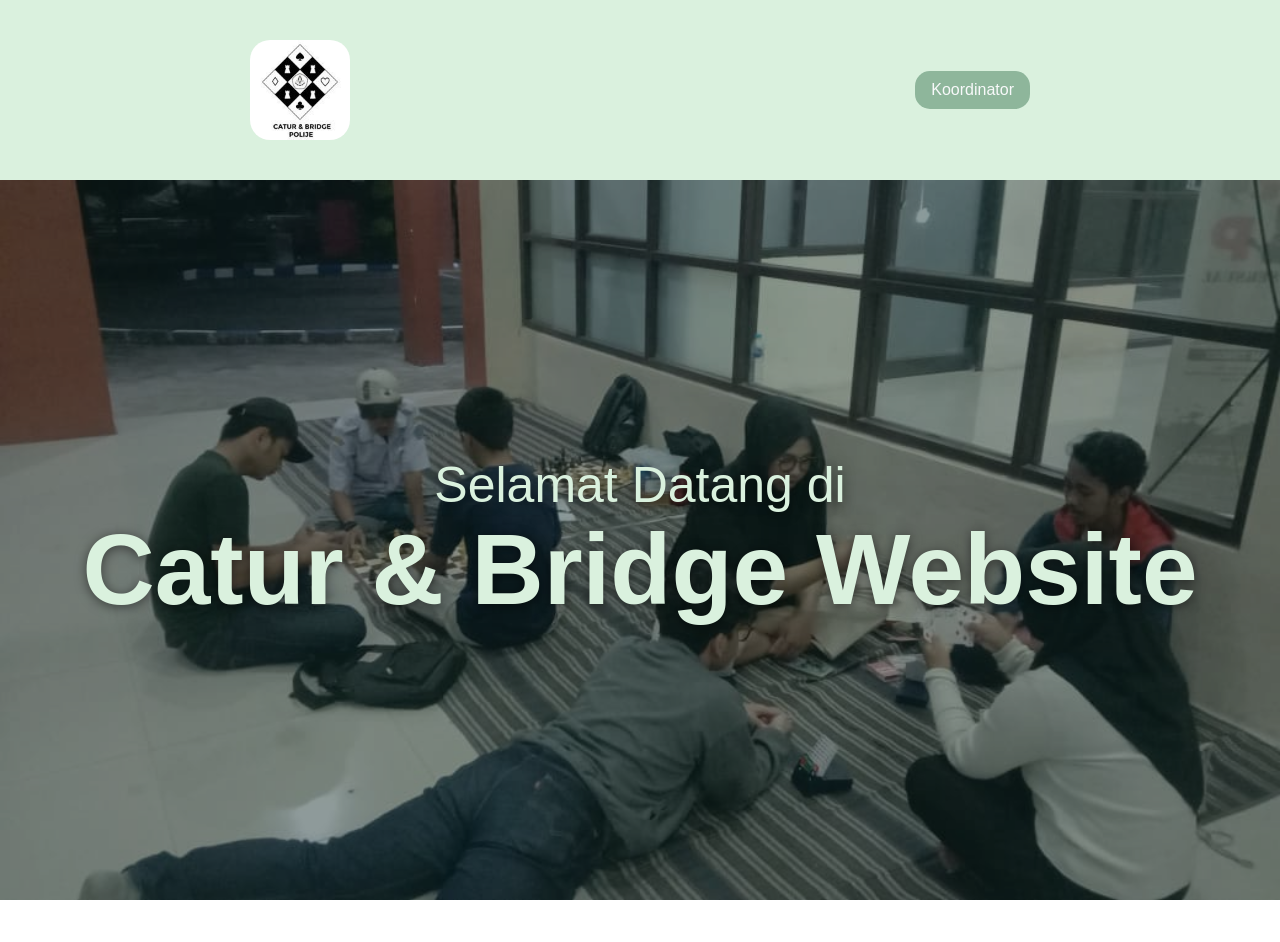
==== index.html @ 813c72de "two commit" ====
<!DOCTYPE html>
<html lang="en">
<head>
    <meta charset="UTF-8">
    <meta name="viewport" content="width=device-width, initial-scale=1.0">
    <title>Document</title>
    <link rel="stylesheet" href="style.css">
</head>
<body>
    <div class="header">
        <div class="logo-header">
            <img src="image/358506518_3581072595463152_8239151013328749141_n.jpg" alt="logo">
        </div>
        <div class="button-nav">
            <a href="koordinator.html">Koordinator</a>
        </div>
    </div>

    <div class="main">
        <div class="background-image">
            <img src="image/WhatsApp Image 2026-09-22 at 20.18.28.jpeg" alt="">
        </div>
        <div class="kata">
            <div class="h2">
                Selamat Datang di
            </div>
            <div class="h1">
                Catur & Bridge Website
            </div>
        </div>
    </div>

    <div class="footer">
        <p>
            2026 Catur&Bridge Website. All Rights Reserved
        </p>
    </div>
</body>
</html>
---- style.css ----
/* ==========================================================================
   Variables
   ========================================================================== */
:root {
    --dark-green: #051f20;
    --heavy-green: #0b2b26;
    --heavy-medium-green: #163832;
    --mild-medium-green: #235347;
    --mild-green: #8eb69b;
    --light-green: #daf1de;

    --light-text: #F8F9FA;
    --black-text: #1A1A1A;

    --header-height: 20vh;
}

/* ==========================================================================
   Reset
   ========================================================================== */
* {
    margin: 0;
    padding: 0;
    box-sizing: border-box;
}

html, body {
    height: 100%;
    width: 100%;
    overflow-x: hidden;
}

body {
    font-family: Arial, Helvetica, sans-serif;
}

/* ==========================================================================
   Header
   ========================================================================== */
.header {
    display: flex;
    flex-direction: row;
    justify-content: space-between;
    align-items: center;
    padding: 20px 250px;
    height: var(--header-height);
    background-color: var(--light-green);
}

.logo-header {
    height: 100px;
    width: 100px;
    border-radius: 20px;
    overflow: hidden; /* fix: without this, the img ignored the rounded corners */
}

.logo-header img {
    height: 100%;
    width: 100%;
    object-fit: cover;
}

.button-nav {
    padding: 10px 16px;
    background-color: var(--mild-green);
    border-radius: 15px;
    transition: background-color 0.3s ease-in;
}

.button-nav a {
    text-decoration: none;
    color: var(--light-text);
}

.button-nav:hover {
    background-color: var(--dark-green);
}

/* ==========================================================================
   Hero / Main
   ========================================================================== */
.main {
    position: relative; /* fix: needed so .kata and .background-image (absolute) anchor here, not to <body> */
    width: 100%;
    height: calc(100vh - var(--header-height));
    overflow: hidden;
    display: flex;
    flex-direction: row;
    justify-content: left;
    align-items: center;
}

.background-image {
    position: absolute;
    top: 0;
    left: 0;
    width: 100%;
    height: 100%;
    z-index: 1;
}

.background-image img {
    display: block; /* fix: removes the stray inline-image gap */
    width: 100%;
    height: 100%;
    object-fit: cover; /* fix: keeps the photo from stretching/distorting and fills edge-to-edge */
    object-position: center;
}

.background-image::after {
    /* dark overlay so the light-green heading text stays readable over any photo */
    content: "";
    position: absolute;
    inset: 0;
    background: rgba(5, 31, 32, 0.45);
}

.kata {
    position: absolute;
    inset: 0;
    z-index: 2;
    display: flex;
    flex-direction: column;
    justify-content: center;
    align-items: center;
    text-align: center;
    padding: 0 24px;
    color: var(--light-green);
    text-shadow: 0 2px 12px rgba(0, 0, 0, 0.5);
}

.h2 {
    /* font-size: clamp(24px, 4vw, 48px); */
    font-size: 50px;
    font-weight: 400;
    transition: 0.3s all ease-in;
}

.h1 {
    /* font-size: clamp(32px, 7vw, 80px); */
    font-size: 100px;
    font-weight: 700;
    line-height: 1.1;
    transition: 0.3s all ease-in;
}

/* ==========================================================================
   Footer
   ========================================================================== */
.footer {
    padding: 12px 5px;
    display: flex;
    justify-content: center;
    align-items: center;
    background-color: var(--light-green);
    color: var(--black-text);
    font-size: 16px;
}

/* ==========================================================================
   Responsive
   ========================================================================== */
@media (max-width: 768px) {
    .header {
        padding: 12px 16px;
    }

    .logo-header {
        height: 60px;
        width: 60px;
    }

    .kata {
        left: 5%;
        right: 5%;
        max-width: none;
    }
}
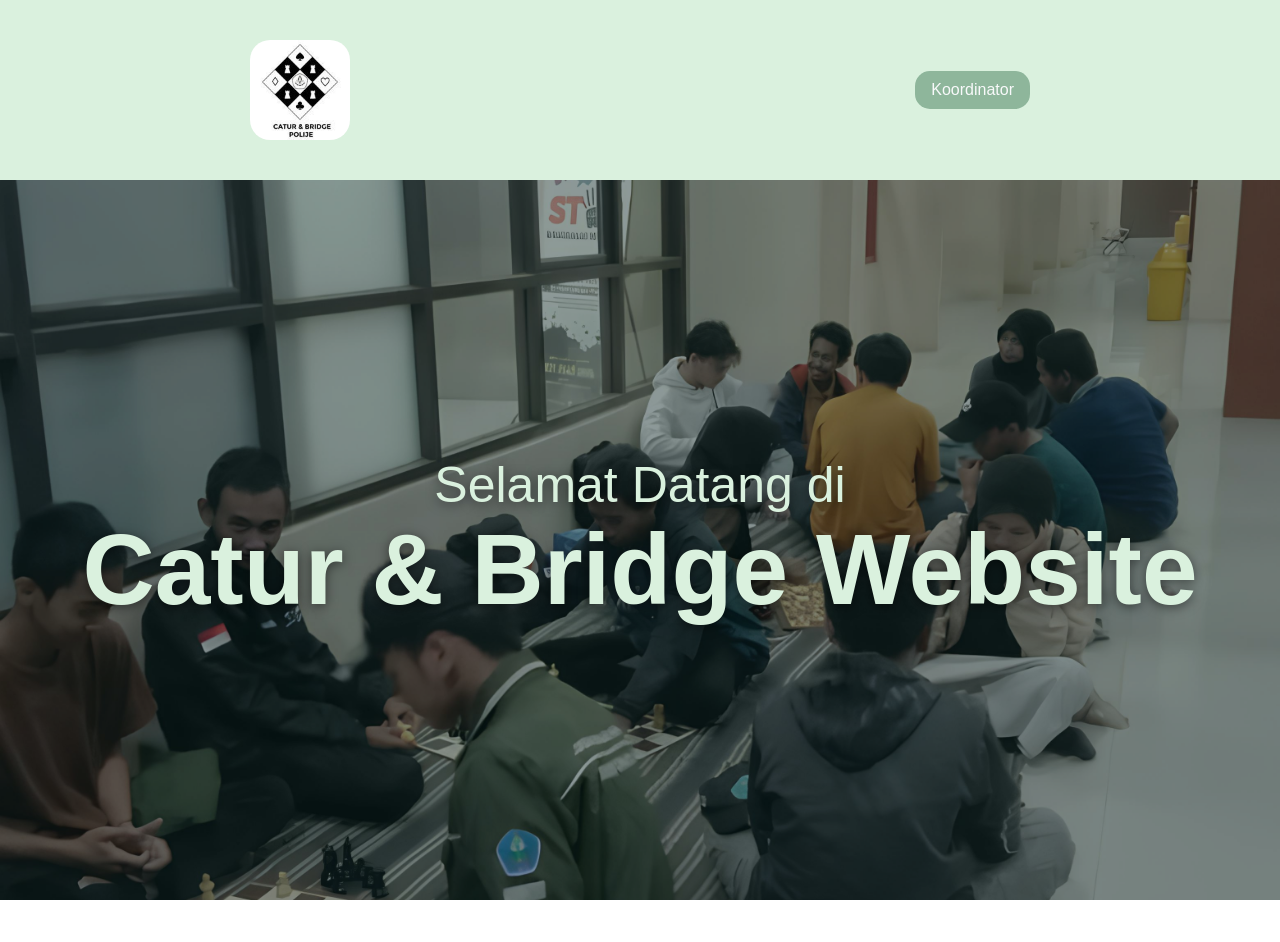
==== commit 88ef0ede: "perbaikan koordinator" ====
--- a/index.html
+++ b/index.html
@@ -18,7 +18,7 @@
 
     <div class="main">
         <div class="background-image">
-            <img src="image/WhatsApp Image 2026-09-22 at 20.18.28.jpeg" alt="">
+            <img src="image/c3928ab4-7fa5-4398-a5b5-e17671c136b8 (1).jpg" alt="">
         </div>
         <div class="kata">
             <div class="h2">
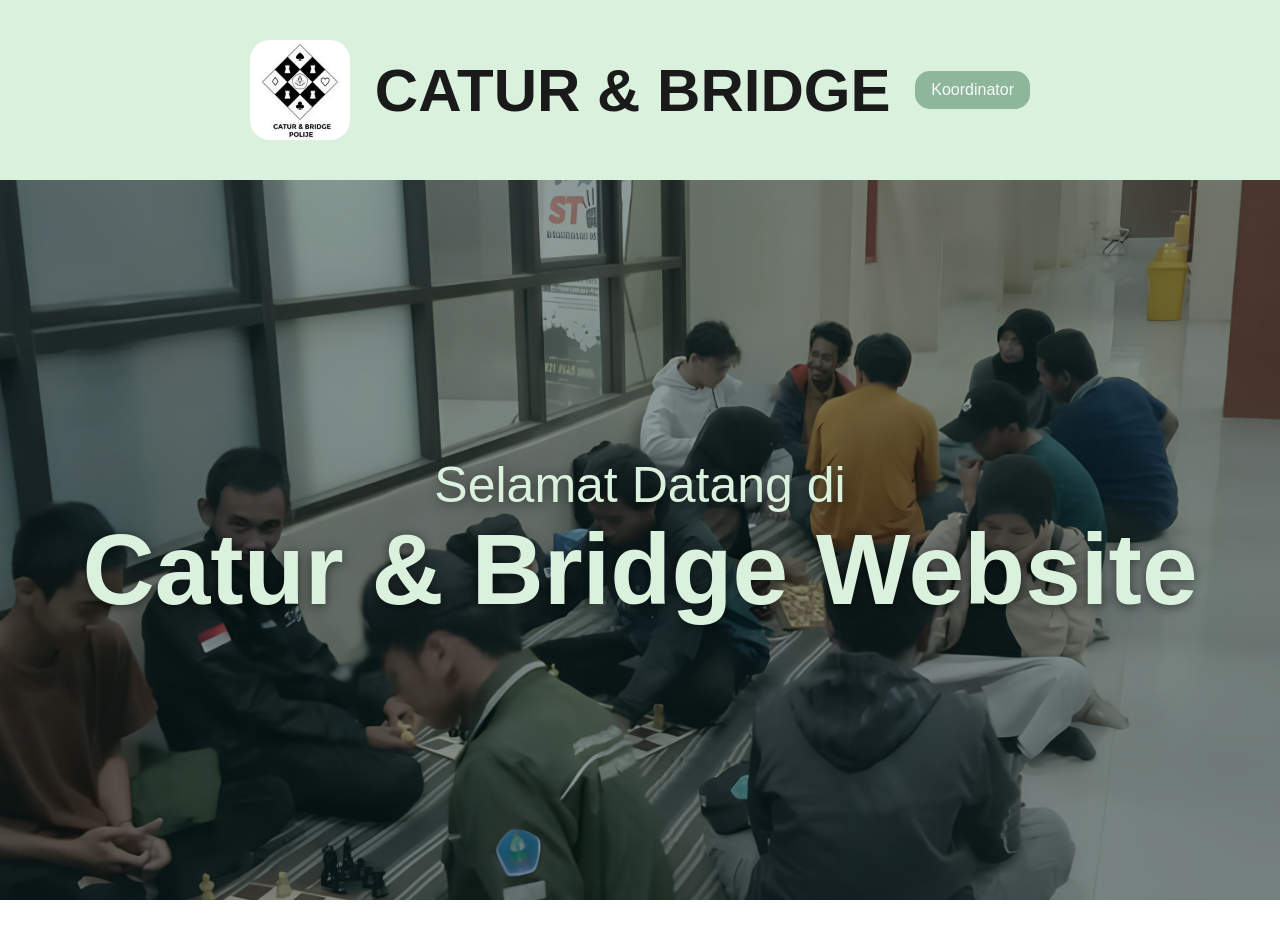
==== commit 4f74a9f7: "perbaikan koordinator dan sedikit animasi" ====
--- a/index.html
+++ b/index.html
@@ -11,9 +11,14 @@
         <div class="logo-header">
             <img src="image/358506518_3581072595463152_8239151013328749141_n.jpg" alt="logo">
         </div>
-        <div class="button-nav">
-            <a href="koordinator.html">Koordinator</a>
+        <div class="judul">
+            <p>
+                CATUR & BRIDGE
+            </p>
         </div>
+        <a href="koordinator.html">
+            <div class="button-nav">Koordinator</div>
+        </a>
     </div>
 
     <div class="main">
--- a/style.css
+++ b/style.css
@@ -47,6 +47,11 @@
     background-color: var(--light-green);
 }
 
+.header a{
+    text-decoration: none;
+    color: var(--light-text);
+}
+
 .logo-header {
     height: 100px;
     width: 100px;
@@ -60,20 +65,33 @@
     object-fit: cover;
 }
 
+.judul{
+    font-size: 60px;
+    color: var(--black-text);
+    font-weight: 700;
+    transition: transform 0.3s ease,
+                box-shadow 0.3s ease;
+}
+
+.judul:hover{
+    transform: translateY(-9px);
+    /* box-shadow: 0 8px 16px rgba(10, 41, 42, 0.5); */
+    color: var(--mild-medium-green);
+}
+
 .button-nav {
     padding: 10px 16px;
     background-color: var(--mild-green);
     border-radius: 15px;
-    transition: background-color 0.3s ease-in;
-}
-
-.button-nav a {
-    text-decoration: none;
-    color: var(--light-text);
+    transition: background-color 0.3s ease,
+                transform 0.3s ease,
+                box-shadow 0.3s ease;
 }
 
 .button-nav:hover {
     background-color: var(--dark-green);
+    transform: translateY(-4px);
+    box-shadow: 0 8px 16px rgba(5, 31, 32, 0.3);
 }
 
 /* ==========================================================================
@@ -88,6 +106,7 @@
     flex-direction: row;
     justify-content: left;
     align-items: center;
+    scroll-behavior: smooth;
 }
 
 .background-image {
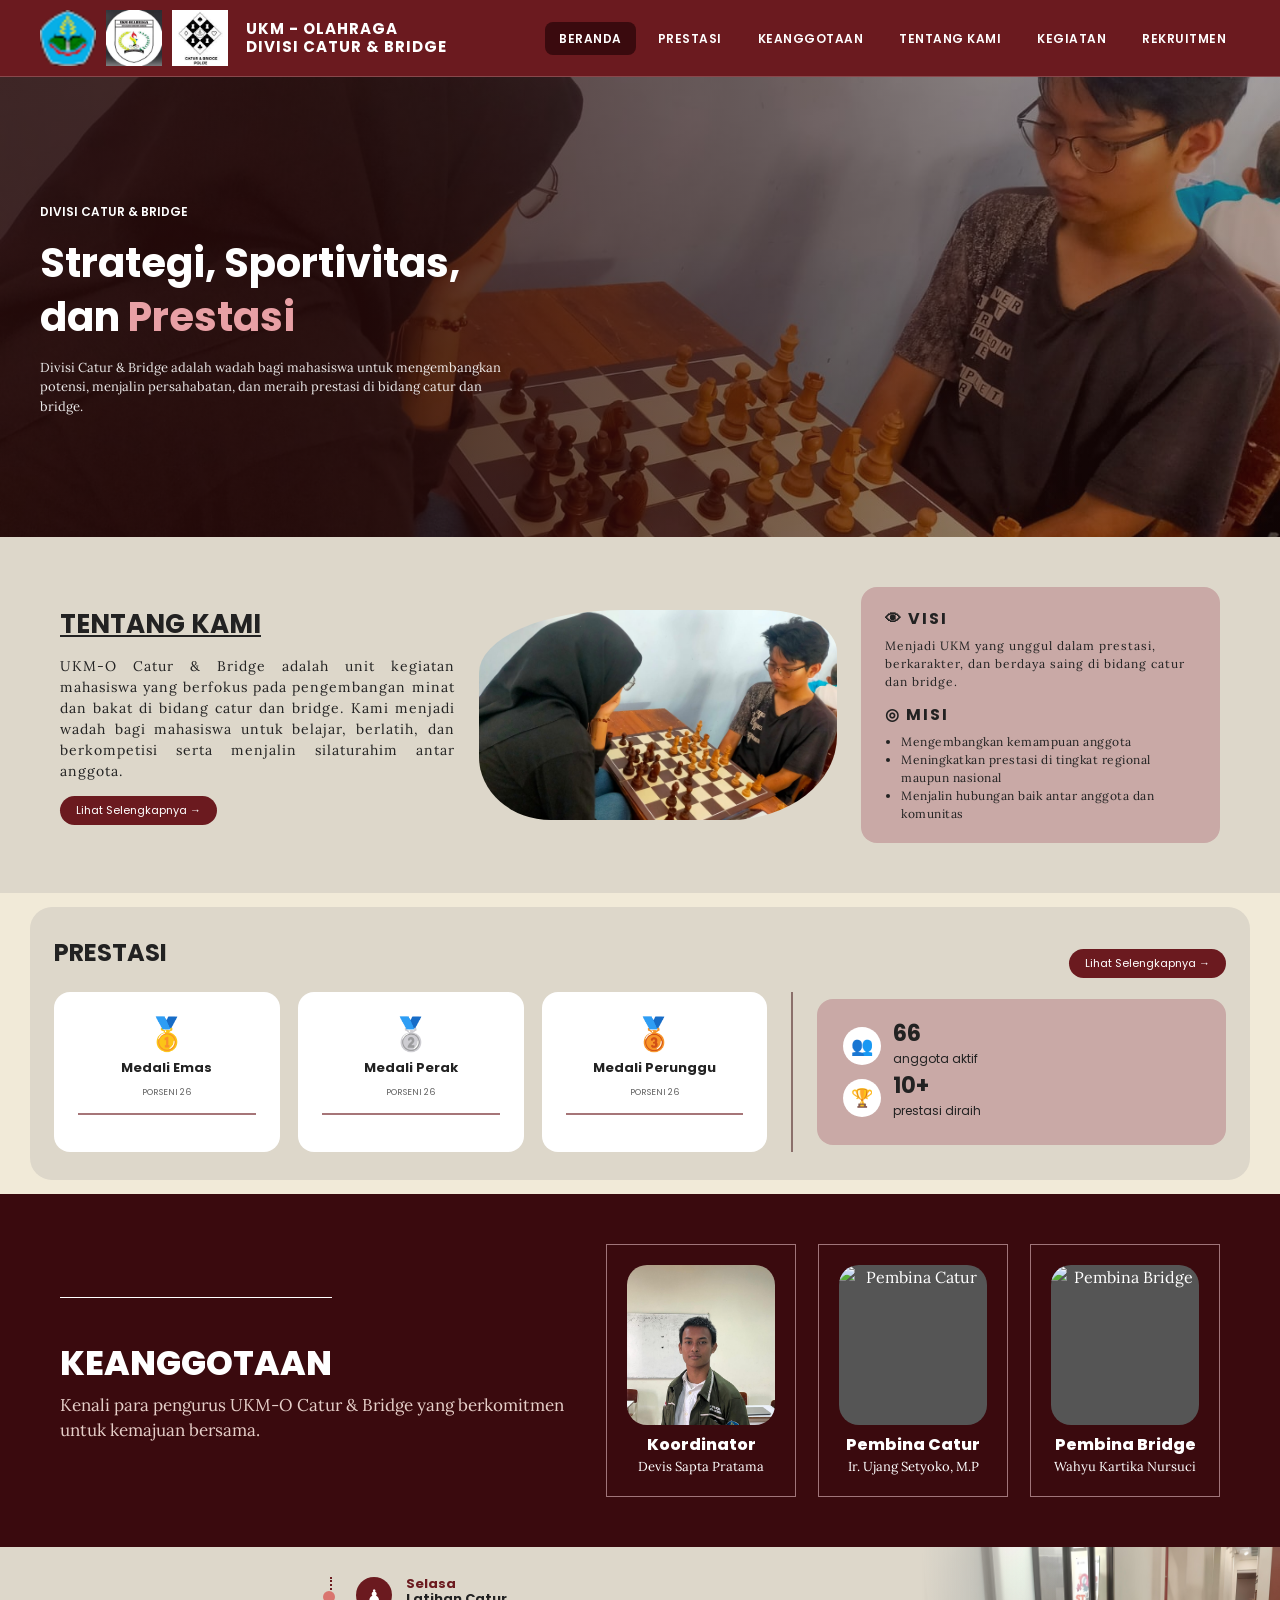
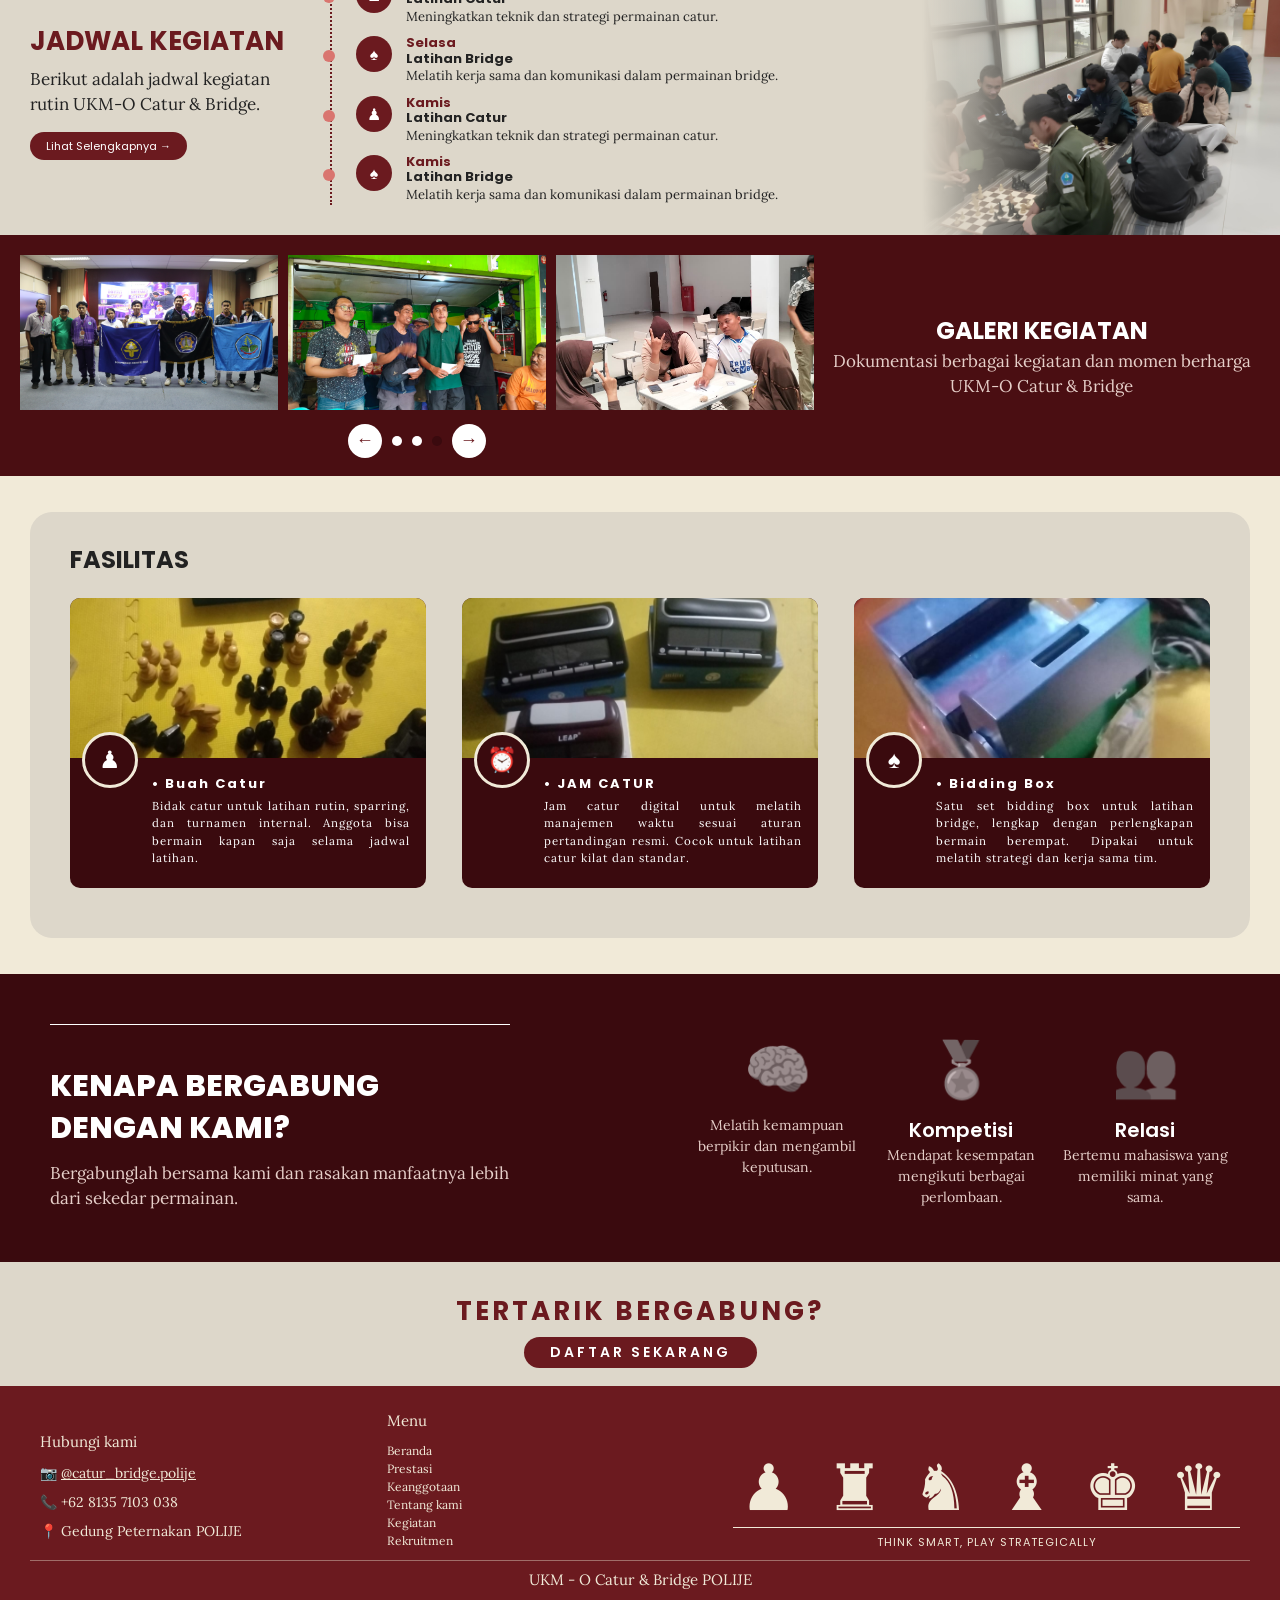
==== commit 8467fc53: "ok" ====
--- a/index.html
+++ b/index.html
@@ -1,44 +1,226 @@
 <!DOCTYPE html>
-<html lang="en">
+<html lang="id">
 <head>
-    <meta charset="UTF-8">
-    <meta name="viewport" content="width=device-width, initial-scale=1.0">
-    <title>Document</title>
-    <link rel="stylesheet" href="style.css">
+  <meta charset="UTF-8">
+  <meta name="viewport" content="width=device-width, initial-scale=1.0">
+  <title>UKM-O Catur & Bridge | Politeknik Negeri Jember</title>
+  <link rel="preconnect" href="https://fonts.googleapis.com">
+  <link href="https://fonts.googleapis.com/css2?family=Poppins:wght@400;500;600;700;800&family=Lora:wght@400;500&display=swap" rel="stylesheet">
+  <link rel="stylesheet" href="style.css">
 </head>
 <body>
-    <div class="header">
-        <div class="logo-header">
-            <img src="image/358506518_3581072595463152_8239151013328749141_n.jpg" alt="logo">
+
+  <!-- NAVBAR -->
+  <header class="navbar">
+    <div class="brand">
+      <img src="image/POLIJE.png" alt="Logo Polije" class="logo">
+      <img src="image/UKMO.jpg" alt="Logo UKM" class="logo">
+      <img src="image/CB.jpg" alt="logo C&B" class="logo">
+      <span class="brand-text">UKM - OLAHRAGA<br>DIVISI CATUR &amp; BRIDGE</span>
+    </div>
+    <nav>
+      <ul>
+        <li><a href="#beranda" class="active">Beranda</a></li>
+        <li><a href="#prestasi">Prestasi</a></li>
+        <li><a href="#keanggotaan">Keanggotaan</a></li>
+        <li><a href="#tentang">Tentang Kami</a></li>
+        <li><a href="#kegiatan">Kegiatan</a></li>
+        <li><a href="#rekrutmen">Rekruitmen</a></li>
+      </ul>
+    </nav>
+  </header>
+
+  <!-- HERO -->
+  <section class="hero" id="beranda">
+    <div class="hero-content">
+      <span class="tag">DIVISI CATUR &amp; BRIDGE</span>
+      <h1>Strategi, Sportivitas,<br>dan <span class="accent">Prestasi</span></h1>
+      <p>Divisi Catur &amp; Bridge adalah wadah bagi mahasiswa untuk mengembangkan potensi, menjalin persahabatan, dan meraih prestasi di bidang catur dan bridge.</p>
+    </div>
+  </section>
+
+  <!-- TENTANG KAMI -->
+  <section class="tentang" id="tentang">
+    <div class="tentang-text">
+      <h2 class="underline">TENTANG KAMI</h2>
+      <p>UKM-O Catur &amp; Bridge adalah unit kegiatan mahasiswa yang berfokus pada pengembangan minat dan bakat di bidang catur dan bridge. Kami menjadi wadah bagi mahasiswa untuk belajar, berlatih, dan berkompetisi serta menjalin silaturahim antar anggota.</p>
+      <a href="#" class="btn-small">Lihat Selengkapnya &rarr;</a>
+    </div>
+    <div class="tentang-img">
+      <img src="image/roy.jpeg" alt="Anggota bermain catur">
+    </div>
+    <div class="visi-misi">
+      <h3>👁 VISI</h3>
+      <p>Menjadi UKM yang unggul dalam prestasi, berkarakter, dan berdaya saing di bidang catur dan bridge.</p>
+      <h3>◎ MISI</h3>
+      <ul>
+        <li>Mengembangkan kemampuan anggota</li>
+        <li>Meningkatkan prestasi di tingkat regional maupun nasional</li>
+        <li>Menjalin hubungan baik antar anggota dan komunitas</li>
+      </ul>
+    </div>
+  </section>
+
+  <!-- PRESTASI -->
+  <section class="prestasi-wrap" id="prestasi">
+    <div class="prestasi">
+      <div class="prestasi-head">
+        <h2>PRESTASI</h2>
+        <a href="#" class="btn-small">Lihat Selengkapnya &rarr;</a>
+      </div>
+      <div class="prestasi-body">
+        <div class="medals">
+          <div class="medal-card"><div class="medal">🥇</div><strong>Medali Emas</strong><small>PORSENI 26</small><div class="line"></div></div>
+          <div class="medal-card"><div class="medal">🥈</div><strong>Medali Perak</strong><small>PORSENI 26</small><div class="line"></div></div>
+          <div class="medal-card"><div class="medal">🥉</div><strong>Medali Perunggu</strong><small>PORSENI 26</small><div class="line"></div></div>
         </div>
-        <div class="judul">
-            <p>
-                CATUR & BRIDGE
-            </p>
+        <div class="divider"></div>
+        <div class="stats">
+          <div class="stat"><span class="stat-icon">👥</span><div><b>66</b><small>anggota aktif</small></div></div>
+          <div class="stat"><span class="stat-icon">🏆</span><div><b>10+</b><small>prestasi diraih</small></div></div>
         </div>
-        <a href="koordinator.html">
-            <div class="button-nav">Koordinator</div>
-        </a>
-    </div>
-
-    <div class="main">
-        <div class="background-image">
-            <img src="image/c3928ab4-7fa5-4398-a5b5-e17671c136b8 (1).jpg" alt="">
-        </div>
-        <div class="kata">
-            <div class="h2">
-                Selamat Datang di
-            </div>
-            <div class="h1">
-                Catur & Bridge Website
-            </div>
-        </div>
-    </div>
-
-    <div class="footer">
-        <p>
-            2026 Catur&Bridge Website. All Rights Reserved
-        </p>
-    </div>
+      </div>
+    </div>
+  </section>
+
+  <!-- KEANGGOTAAN -->
+  <section class="anggota" id="keanggotaan">
+    <div class="anggota-title">
+      <h2>KEANGGOTAAN</h2>
+      <p>Kenali para pengurus UKM-O Catur &amp; Bridge yang berkomitmen untuk kemajuan bersama.</p>
+    </div>
+    <div class="anggota-list">
+      <div class="person">
+        <img src="image/Koordinasi/Koordinator/devissaptapratama.jpg" alt="Koordinator">
+        <h4>Koordinator</h4>
+        <p>Devis Sapta Pratama</p>
+      </div>
+      <div class="person">
+        <img src="images/pembina-catur.jpg" alt="Pembina Catur">
+        <h4>Pembina Catur</h4>
+        <p>Ir. Ujang Setyoko, M.P</p>
+      </div>
+      <div class="person">
+        <img src="images/pembina-bridge.jpg" alt="Pembina Bridge">
+        <h4>Pembina Bridge</h4>
+        <p>Wahyu Kartika Nursuci</p>
+      </div>
+    </div>
+  </section>
+
+  <!-- JADWAL -->
+  <section class="jadwal" id="kegiatan">
+    <div class="jadwal-title">
+      <h2>JADWAL KEGIATAN</h2>
+      <p>Berikut adalah jadwal kegiatan rutin UKM-O Catur &amp; Bridge.</p>
+      <a href="#" class="btn-small">Lihat Selengkapnya &rarr;</a>
+    </div>
+    <ul class="timeline">
+      <li><span class="icon">♟</span><div><b>Selasa</b><strong>Latihan Catur</strong><p>Meningkatkan teknik dan strategi permainan catur.</p></div></li>
+      <li><span class="icon">♠</span><div><b>Selasa</b><strong>Latihan Bridge</strong><p>Melatih kerja sama dan komunikasi dalam permainan bridge.</p></div></li>
+      <li><span class="icon">♟</span><div><b>Kamis</b><strong>Latihan Catur</strong><p>Meningkatkan teknik dan strategi permainan catur.</p></div></li>
+      <li><span class="icon">♠</span><div><b>Kamis</b><strong>Latihan Bridge</strong><p>Melatih kerja sama dan komunikasi dalam permainan bridge.</p></div></li>
+    </ul>
+    <div class="jadwal-img"></div>
+  </section>
+
+  <!-- GALERI -->
+  <section class="galeri">
+    <div class="galeri-slider">
+      <div class="slides">
+        <img src="image/Lomba/Catur/IMG_7475.JPG" alt="Kegiatan 1">
+        <img src="image/khansacup.jpeg" alt="Kegiatan 2">
+        <img src="image/bridge1.jpeg" alt="Kegiatan 3">
+      </div>
+      <div class="controls">
+        <button aria-label="Sebelumnya">&larr;</button>
+        <span class="dot"></span><span class="dot"></span><span class="dot off"></span>
+        <button aria-label="Berikutnya">&rarr;</button>
+      </div>
+    </div>
+    <div class="galeri-text">
+      <h2>GALERI KEGIATAN</h2>
+      <p>Dokumentasi berbagai kegiatan dan momen berharga UKM-O Catur &amp; Bridge</p>
+    </div>
+  </section>
+
+  <!-- FASILITAS -->
+  <section class="fasilitas-wrap">
+    <div class="fasilitas">
+      <h2>FASILITAS</h2>
+      <div class="fasilitas-grid">
+        <article class="fcard">
+          <img src="image/buahcatur.jpeg" alt="buah catur">
+          <div class="fbody">
+            <span class="ficon">♟</span>
+            <h4>• Buah Catur</h4>
+            <p>Bidak catur untuk latihan rutin, sparring, dan turnamen internal. Anggota bisa bermain kapan saja selama jadwal latihan.</p>
+          </div>
+        </article>
+        <article class="fcard">
+          <img src="image/jamcatur.jpeg" alt="Jam catur">
+          <div class="fbody">
+            <span class="ficon">⏰</span>
+            <h4>• JAM CATUR</h4>
+            <p>Jam catur digital untuk melatih manajemen waktu sesuai aturan pertandingan resmi. Cocok untuk latihan catur kilat dan standar.</p>
+          </div>
+        </article>
+        <article class="fcard">
+          <img src="image/biddingbox.jpeg" alt="Kartu bridge">
+          <div class="fbody">
+            <span class="ficon">♠</span>
+            <h4>• Bidding Box</h4>
+            <p>Satu set bidding box untuk latihan bridge, lengkap dengan perlengkapan bermain berempat. Dipakai untuk melatih strategi dan kerja sama tim.</p>
+          </div>
+        </article>
+      </div>
+    </div>
+  </section>
+
+  <!-- KENAPA BERGABUNG -->
+  <section class="kenapa">
+    <div class="kenapa-title">
+      <h2>KENAPA BERGABUNG<br>DENGAN KAMI?</h2>
+      <p>Bergabunglah bersama kami dan rasakan manfaatnya lebih dari sekedar permainan.</p>
+    </div>
+    <div class="kenapa-list">
+      <div><span>🧠</span><p>Melatih kemampuan berpikir dan mengambil keputusan.</p></div>
+      <div><span>🏅</span><h4>Kompetisi</h4><p>Mendapat kesempatan mengikuti berbagai perlombaan.</p></div>
+      <div><span>👥</span><h4>Relasi</h4><p>Bertemu mahasiswa yang memiliki minat yang sama.</p></div>
+    </div>
+  </section>
+
+  <!-- CTA -->
+  <section class="cta" id="rekrutmen">
+    <h2>TERTARIK BERGABUNG?</h2>
+    <a href="#" class="btn-cta">DAFTAR SEKARANG</a>
+  </section>
+
+  <!-- FOOTER -->
+  <footer>
+    <div class="footer-grid">
+      <div class="contact">
+        <h4>Hubungi kami</h4>
+        <p>📷 <a href="#">@catur_bridge.polije</a></p>
+        <p>📞 +62 8135 7103 038</p>
+        <p>📍 Gedung Peternakan POLIJE</p>
+      </div>
+      <div class="menu">
+        <h4>Menu</h4>
+        <a href="#beranda">Beranda</a>
+        <a href="#prestasi">Prestasi</a>
+        <a href="#keanggotaan">Keanggotaan</a>
+        <a href="#tentang">Tentang kami</a>
+        <a href="#kegiatan">Kegiatan</a>
+        <a href="#rekrutmen">Rekruitmen</a>
+      </div>
+      <div class="chess-art">
+        <div class="pieces">♟ ♜ ♞ ♝ ♚ ♛</div>
+        <small>THINK SMART, PLAY STRATEGICALLY</small>
+      </div>
+    </div>
+    <div class="copyright">UKM - O Catur &amp; Bridge POLIJE</div>
+  </footer>
+
 </body>
 </html>
--- a/style.css
+++ b/style.css
@@ -1,197 +1,181 @@
-/* ==========================================================================
-   Variables
-   ========================================================================== */
 :root {
-    --dark-green: #051f20;
-    --heavy-green: #0b2b26;
-    --heavy-medium-green: #163832;
-    --mild-medium-green: #235347;
-    --mild-green: #8eb69b;
-    --light-green: #daf1de;
-
-    --light-text: #F8F9FA;
-    --black-text: #1A1A1A;
-
-    --header-height: 20vh;
+  --maroon: #6b1a1f;
+  --maroon-dark: #3a0a0e;
+  --maroon-deep: #4a0e12;
+  --beige: #ddd7ca;
+  --pink: #c9a9a6;
+  --cream: #f1ead8;
+  --gold: #e0b45a;
 }
 
-/* ==========================================================================
-   Reset
-   ========================================================================== */
-* {
-    margin: 0;
-    padding: 0;
-    box-sizing: border-box;
+* { margin: 0; padding: 0; box-sizing: border-box; }
+html { scroll-behavior: smooth; }
+body { font-family: 'Lora', serif; color: #222; background: #fff; line-height: 1.5; }
+img { max-width: 100%; display: block; }
+a { text-decoration: none; color: inherit; }
+ul { list-style: none; }
+h1, h2, h3, h4, .btn-small, .btn-cta, nav { font-family: 'Poppins', sans-serif; }
+
+/* NAVBAR */
+.navbar {
+  position: sticky; top: 0; z-index: 10;
+  display: flex; align-items: center; justify-content: space-between;
+  padding: 10px 40px; background: var(--maroon); color: #fff;
+  border-bottom: 1px solid rgba(255,255,255,.2);
+}
+.brand { display: flex; align-items: center; gap: 10px; }
+.logo { height: 56px; width: auto; }
+.brand-text { font-family: 'Poppins', sans-serif; font-weight: 700; font-size: 15px; line-height: 1.2; letter-spacing: 1px; margin-left: 8px; }
+nav ul { display: flex; gap: 8px; }
+nav a { font-size: 12px; font-weight: 600; text-transform: uppercase; padding: 8px 14px; border-radius: 8px; letter-spacing: .5px; }
+nav a.active, nav a:hover { background: var(--maroon-dark); }
+
+/* HERO */
+.hero {
+  min-height: 460px; display: flex; align-items: center; padding: 40px;
+  background: linear-gradient(90deg, rgba(40,10,10,.85) 20%, rgba(40,10,10,.35)),
+              url('image/roy.jpeg') center/cover no-repeat, #2a1210;
+  color: #fff;
+}
+.hero-content { max-width: 480px; }
+.tag { font-family: 'Poppins', sans-serif; font-size: 12px; font-weight: 600; }
+.hero h1 { font-size: 40px; line-height: 1.35; margin: 14px 0; }
+.accent { color: #e8a0a5; }
+.hero p { font-size: 13px; opacity: .9; }
+
+/* BUTTONS */
+.btn-small {
+  display: inline-block; background: var(--maroon); color: #fff;
+  font-size: 11px; padding: 6px 16px; border-radius: 20px; margin-top: 14px;
+}
+.btn-small:hover { background: var(--maroon-dark); }
+
+/* TENTANG */
+.tentang {
+  display: grid; grid-template-columns: 1.1fr 1fr 1fr; gap: 24px; align-items: center;
+  background: var(--beige); padding: 50px 60px;
+}
+.tentang h2 { font-size: 26px; font-weight: 700; margin-bottom: 12px; text-decoration: underline; }
+.tentang-text p { text-align: justify; letter-spacing: 1px; font-size: 14px; }
+.tentang-img img { border-radius: 40% 20% 30% 20% / 30% 20% 40% 30%; width: 100%; height: 210px; object-fit: cover; }
+.visi-misi { background: var(--pink); padding: 20px 24px; border-radius: 16px; font-size: 12px; }
+.visi-misi h3 { font-size: 16px; letter-spacing: 2px; margin-bottom: 6px; }
+.visi-misi p { margin-bottom: 12px; letter-spacing: 1px; }
+.visi-misi ul { list-style: disc; padding-left: 16px; letter-spacing: .5px; }
+
+/* PRESTASI */
+.prestasi-wrap { background: var(--cream); padding: 14px 30px; }
+.prestasi { background: var(--beige); border-radius: 22px; padding: 28px 24px; }
+.prestasi-head { display: flex; justify-content: space-between; align-items: flex-start; margin-bottom: 14px; }
+.prestasi-head h2 { font-size: 24px; font-weight: 700; }
+.prestasi-body { display: flex; align-items: center; gap: 24px; }
+.medals { display: flex; gap: 18px; flex: 2; }
+.medal-card { flex: 1; background: #fff; border-radius: 16px; padding: 18px 10px 20px; text-align: center; min-height: 160px; }
+.medal { font-size: 32px; }
+.medal-card strong { display: block; font-family: 'Poppins', sans-serif; font-size: 13px; }
+.medal-card small { font-size: 9px; color: #666; font-family: 'Poppins', sans-serif; }
+.medal-card .line { height: 2px; background: var(--maroon); margin: 12px 14px 0; opacity: .6; }
+.divider { width: 2px; align-self: stretch; background: var(--maroon-dark); opacity: .5; }
+.stats { flex: 1; background: var(--pink); border-radius: 16px; padding: 18px 26px; }
+.stat { display: flex; align-items: center; gap: 12px; margin: 6px 0; }
+.stat-icon { background: #fff; border-radius: 50%; width: 38px; height: 38px; display: grid; place-items: center; font-size: 18px; }
+.stat b { font-family: 'Poppins', sans-serif; font-size: 22px; display: block; line-height: 1; }
+.stat small { font-size: 12px; font-family: 'Poppins', sans-serif; }
+
+/* KEANGGOTAAN */
+.anggota { display: flex; align-items: center; justify-content: space-between; gap: 30px; background: var(--maroon-dark); color: #fff; padding: 50px 60px; }
+.anggota-title { flex: 1; }
+.anggota-title h2 { font-size: 34px; font-weight: 800; border-top: 1px solid #fff; padding-top: 40px; display: inline-block; }
+.anggota-title p { color: #e6cfc9; font-size: 17px; margin-top: 4px; }
+.anggota-list { display: flex; gap: 22px; }
+.person { border: 1px solid #a0757a; padding: 20px; text-align: center; width: 190px; }
+.person img { width: 100%; height: 160px; object-fit: cover; margin-bottom: 8px; background: #555; border-radius: 20px;}
+.person h4 { font-size: 16px; font-weight: 800; }
+.person p { font-size: 13px; }
+
+/* JADWAL */
+.jadwal { position: relative; display: flex; align-items: center; gap: 40px; background: var(--beige); padding: 30px 30px; overflow: hidden; min-height: 280px; }
+.jadwal-title { width: 260px; }
+.jadwal-title h2 { font-size: 26px; font-weight: 700; color: var(--maroon); }
+.jadwal-title p { font-size: 17px; margin-top: 6px; }
+.timeline { position: relative; z-index: 2; border-left: 2px dotted var(--maroon); padding-left: 24px; display: flex; flex-direction: column; gap: 10px; }
+.timeline li { display: flex; gap: 14px; align-items: flex-start; position: relative; }
+.timeline li::before { content: ''; position: absolute; left: -33px; top: 14px; width: 12px; height: 12px; background: #d9756f; border-radius: 50%; }
+.icon { background: var(--maroon); color: #fff; width: 36px; height: 36px; border-radius: 50%; display: grid; place-items: center; flex-shrink: 0; }
+.timeline b { color: var(--maroon); font-family: 'Poppins', sans-serif; font-size: 13px; display: block; line-height: 1.1; }
+.timeline strong { font-family: 'Poppins', sans-serif; font-size: 13px; display: block; line-height: 1.2; }
+.timeline p { font-size: 13px; }
+.jadwal-img {
+  position: absolute; right: 0; top: 0; bottom: 0; width: 28%;
+  background: linear-gradient(90deg, var(--beige), transparent 40%), url('image/latihan1.jpg') center/cover no-repeat;
 }
 
-html, body {
-    height: 100%;
-    width: 100%;
-    overflow-x: hidden;
-}
+/* GALERI */
+.galeri { display: flex; align-items: center; background: var(--maroon-deep); color: #fff; padding: 20px 20px 18px; gap: 10px; }
+.galeri-slider { flex: 2; }
+.slides { display: flex; gap: 10px; }
+.slides img { flex: 1; height: 155px; object-fit: cover; background: #555; min-width: 0; }
+.controls { display: flex; align-items: center; justify-content: center; gap: 10px; margin-top: 14px; }
+.controls button { width: 34px; height: 34px; border-radius: 50%; border: 0; background: #fff; color: var(--maroon); font-size: 18px; cursor: pointer; }
+.dot { width: 10px; height: 10px; border-radius: 50%; background: #fff; }
+.dot.off { background: #3a0a0e; }
+.galeri-text { flex: 1.1; text-align: center; }
+.galeri-text h2 { font-size: 24px; font-weight: 700; }
+.galeri-text p { font-size: 17px; color: #e6cfc9; }
 
-body {
-    font-family: Arial, Helvetica, sans-serif;
-}
+/* FASILITAS */
+.fasilitas-wrap { background: var(--cream); padding: 36px 30px; }
+.fasilitas { background: var(--beige); border-radius: 22px; padding: 30px 40px 50px; }
+.fasilitas h2 { font-size: 24px; font-weight: 700; margin-bottom: 20px; }
+.fasilitas-grid { display: grid; grid-template-columns: repeat(3, 1fr); gap: 36px; }
+.fcard { background: var(--maroon-dark); color: #fff; border-radius: 10px; overflow: hidden; }
+.fcard img { width: 100%; height: 160px; object-fit: cover; background: #666; }
+.fbody { position: relative; padding: 16px 16px 20px 82px; min-height: 130px; }
+.ficon { position: absolute; left: 12px; top: -26px; width: 56px; height: 56px; border-radius: 50%; background: var(--maroon-dark); border: 3px solid var(--cream); display: grid; place-items: center; font-size: 24px; }
+.fbody h4 { font-size: 13px; letter-spacing: 2px; margin-bottom: 4px; }
+.fbody p { font-size: 11.5px; letter-spacing: 1px; text-align: justify; }
 
-/* ==========================================================================
-   Header
-   ========================================================================== */
-.header {
-    display: flex;
-    flex-direction: row;
-    justify-content: space-between;
-    align-items: center;
-    padding: 20px 250px;
-    height: var(--header-height);
-    background-color: var(--light-green);
-}
+/* KENAPA */
+.kenapa { display: flex; align-items: center; justify-content: space-between; gap: 30px; background: var(--maroon-dark); color: #fff; padding: 50px 50px; }
+.kenapa-title { flex: 1; border-top: 1px solid #fff; padding-top: 40px; max-width: 460px; }
+.kenapa-title h2 { font-size: 30px; font-weight: 800; line-height: 1.4; }
+.kenapa-title p { color: #e6cfc9; font-size: 17px; margin-top: 12px; }
+.kenapa-list { display: flex; gap: 14px; text-align: center; flex: 1.3; justify-content: flex-end; }
+.kenapa-list > div { flex: 1; max-width: 170px; }
+.kenapa-list span { font-size: 54px; display: block; margin-bottom: 6px; filter: grayscale(1) opacity(.7); }
+.kenapa-list h4 { font-size: 20px; font-weight: 600; }
+.kenapa-list p { font-size: 14px; color: #e6cfc9; }
 
-.header a{
-    text-decoration: none;
-    color: var(--light-text);
-}
+/* CTA */
+.cta { text-align: center; background: var(--beige); padding: 30px 20px 18px; }
+.cta h2 { font-size: 26px; font-weight: 700; letter-spacing: 3px; color: var(--maroon); }
+.btn-cta { display: inline-block; margin-top: 6px; background: var(--maroon); color: #fff; padding: 5px 26px; border-radius: 20px; font-weight: 600; letter-spacing: 3px; font-size: 14px; }
+.btn-cta:hover { background: var(--maroon-dark); }
 
-.logo-header {
-    height: 100px;
-    width: 100px;
-    border-radius: 20px;
-    overflow: hidden; /* fix: without this, the img ignored the rounded corners */
-}
+/* FOOTER */
+footer { background: var(--maroon); color: var(--cream); padding-top: 24px; }
+.footer-grid { display: grid; grid-template-columns: 1fr 1fr 1.6fr; gap: 30px; padding: 0 40px 10px; align-items: end; }
+.contact h4, .menu h4 { font-weight: 400; font-size: 15px; margin-bottom: 10px; font-family: 'Lora', serif; }
+.contact p { font-size: 14px; margin: 8px 0; }
+.contact a { text-decoration: underline; }
+.menu a { display: block; font-size: 12px; }
+.chess-art { text-align: center; }
+.pieces { font-size: 64px; color: var(--cream); letter-spacing: 6px; line-height: 1; }
+.chess-art small { display: block; font-family: 'Poppins', sans-serif; font-size: 11px; border-top: 1px solid var(--cream); padding-top: 6px; margin-top: 8px; letter-spacing: 1px; }
+.copyright { text-align: center; padding: 8px; font-size: 15px; border-top: 1px solid rgba(241,234,216,.4); margin: 0 30px; }
 
-.logo-header img {
-    height: 100%;
-    width: 100%;
-    object-fit: cover;
-}
-
-.judul{
-    font-size: 60px;
-    color: var(--black-text);
-    font-weight: 700;
-    transition: transform 0.3s ease,
-                box-shadow 0.3s ease;
-}
-
-.judul:hover{
-    transform: translateY(-9px);
-    /* box-shadow: 0 8px 16px rgba(10, 41, 42, 0.5); */
-    color: var(--mild-medium-green);
-}
-
-.button-nav {
-    padding: 10px 16px;
-    background-color: var(--mild-green);
-    border-radius: 15px;
-    transition: background-color 0.3s ease,
-                transform 0.3s ease,
-                box-shadow 0.3s ease;
-}
-
-.button-nav:hover {
-    background-color: var(--dark-green);
-    transform: translateY(-4px);
-    box-shadow: 0 8px 16px rgba(5, 31, 32, 0.3);
-}
-
-/* ==========================================================================
-   Hero / Main
-   ========================================================================== */
-.main {
-    position: relative; /* fix: needed so .kata and .background-image (absolute) anchor here, not to <body> */
-    width: 100%;
-    height: calc(100vh - var(--header-height));
-    overflow: hidden;
-    display: flex;
-    flex-direction: row;
-    justify-content: left;
-    align-items: center;
-    scroll-behavior: smooth;
-}
-
-.background-image {
-    position: absolute;
-    top: 0;
-    left: 0;
-    width: 100%;
-    height: 100%;
-    z-index: 1;
-}
-
-.background-image img {
-    display: block; /* fix: removes the stray inline-image gap */
-    width: 100%;
-    height: 100%;
-    object-fit: cover; /* fix: keeps the photo from stretching/distorting and fills edge-to-edge */
-    object-position: center;
-}
-
-.background-image::after {
-    /* dark overlay so the light-green heading text stays readable over any photo */
-    content: "";
-    position: absolute;
-    inset: 0;
-    background: rgba(5, 31, 32, 0.45);
-}
-
-.kata {
-    position: absolute;
-    inset: 0;
-    z-index: 2;
-    display: flex;
-    flex-direction: column;
-    justify-content: center;
-    align-items: center;
-    text-align: center;
-    padding: 0 24px;
-    color: var(--light-green);
-    text-shadow: 0 2px 12px rgba(0, 0, 0, 0.5);
-}
-
-.h2 {
-    /* font-size: clamp(24px, 4vw, 48px); */
-    font-size: 50px;
-    font-weight: 400;
-    transition: 0.3s all ease-in;
-}
-
-.h1 {
-    /* font-size: clamp(32px, 7vw, 80px); */
-    font-size: 100px;
-    font-weight: 700;
-    line-height: 1.1;
-    transition: 0.3s all ease-in;
-}
-
-/* ==========================================================================
-   Footer
-   ========================================================================== */
-.footer {
-    padding: 12px 5px;
-    display: flex;
-    justify-content: center;
-    align-items: center;
-    background-color: var(--light-green);
-    color: var(--black-text);
-    font-size: 16px;
-}
-
-/* ==========================================================================
-   Responsive
-   ========================================================================== */
-@media (max-width: 768px) {
-    .header {
-        padding: 12px 16px;
-    }
-
-    .logo-header {
-        height: 60px;
-        width: 60px;
-    }
-
-    .kata {
-        left: 5%;
-        right: 5%;
-        max-width: none;
-    }
+/* RESPONSIVE */
+@media (max-width: 1000px) {
+  .navbar { flex-direction: column; gap: 8px; padding: 10px 16px; }
+  nav ul { flex-wrap: wrap; justify-content: center; }
+  .tentang, .anggota, .kenapa, .jadwal, .galeri, .footer-grid { grid-template-columns: 1fr; flex-direction: column; }
+  .tentang, .anggota, .kenapa { padding: 36px 24px; }
+  .anggota-list, .kenapa-list { flex-wrap: wrap; justify-content: center; }
+  .prestasi-body { flex-direction: column; }
+  .medals { width: 100%; }
+  .divider { display: none; }
+  .fasilitas-grid { grid-template-columns: 1fr; }
+  .jadwal-img { display: none; }
+  .jadwal-title { width: auto; }
+  .hero h1 { font-size: 30px; }
 }
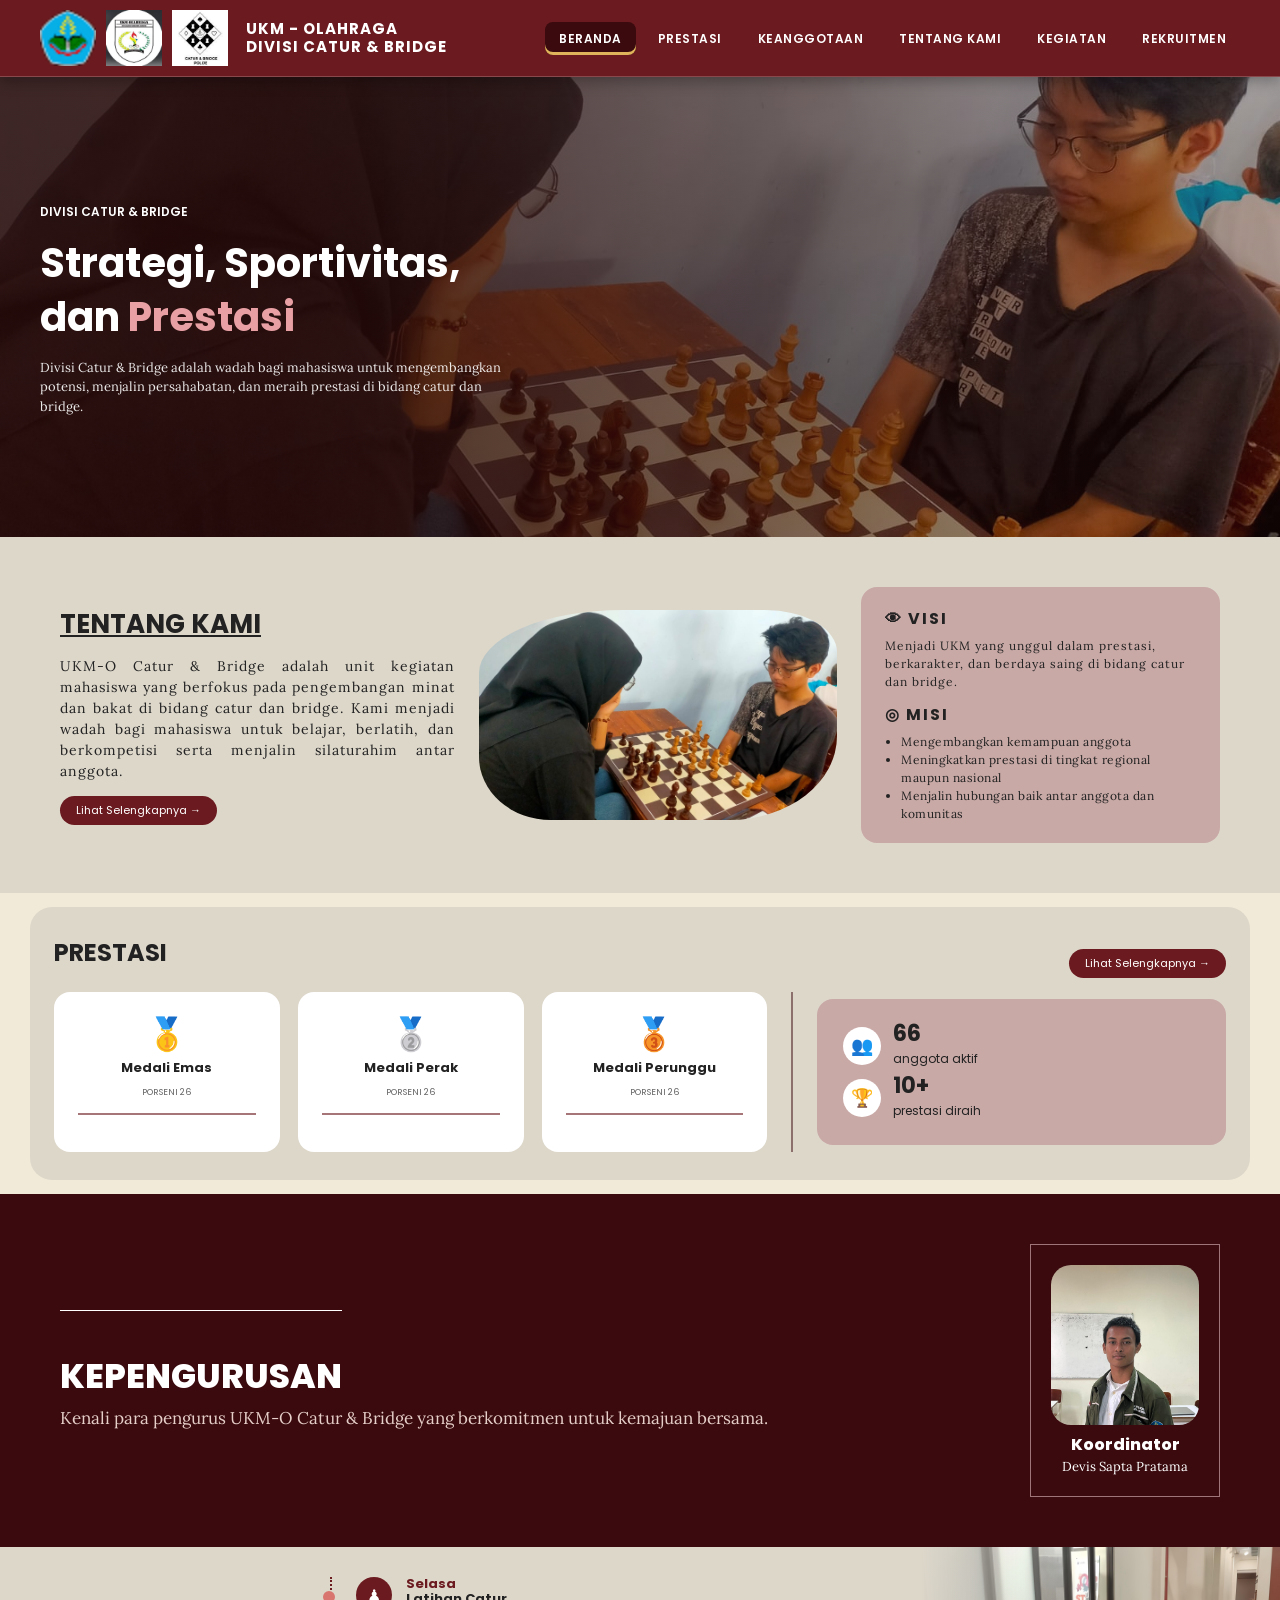
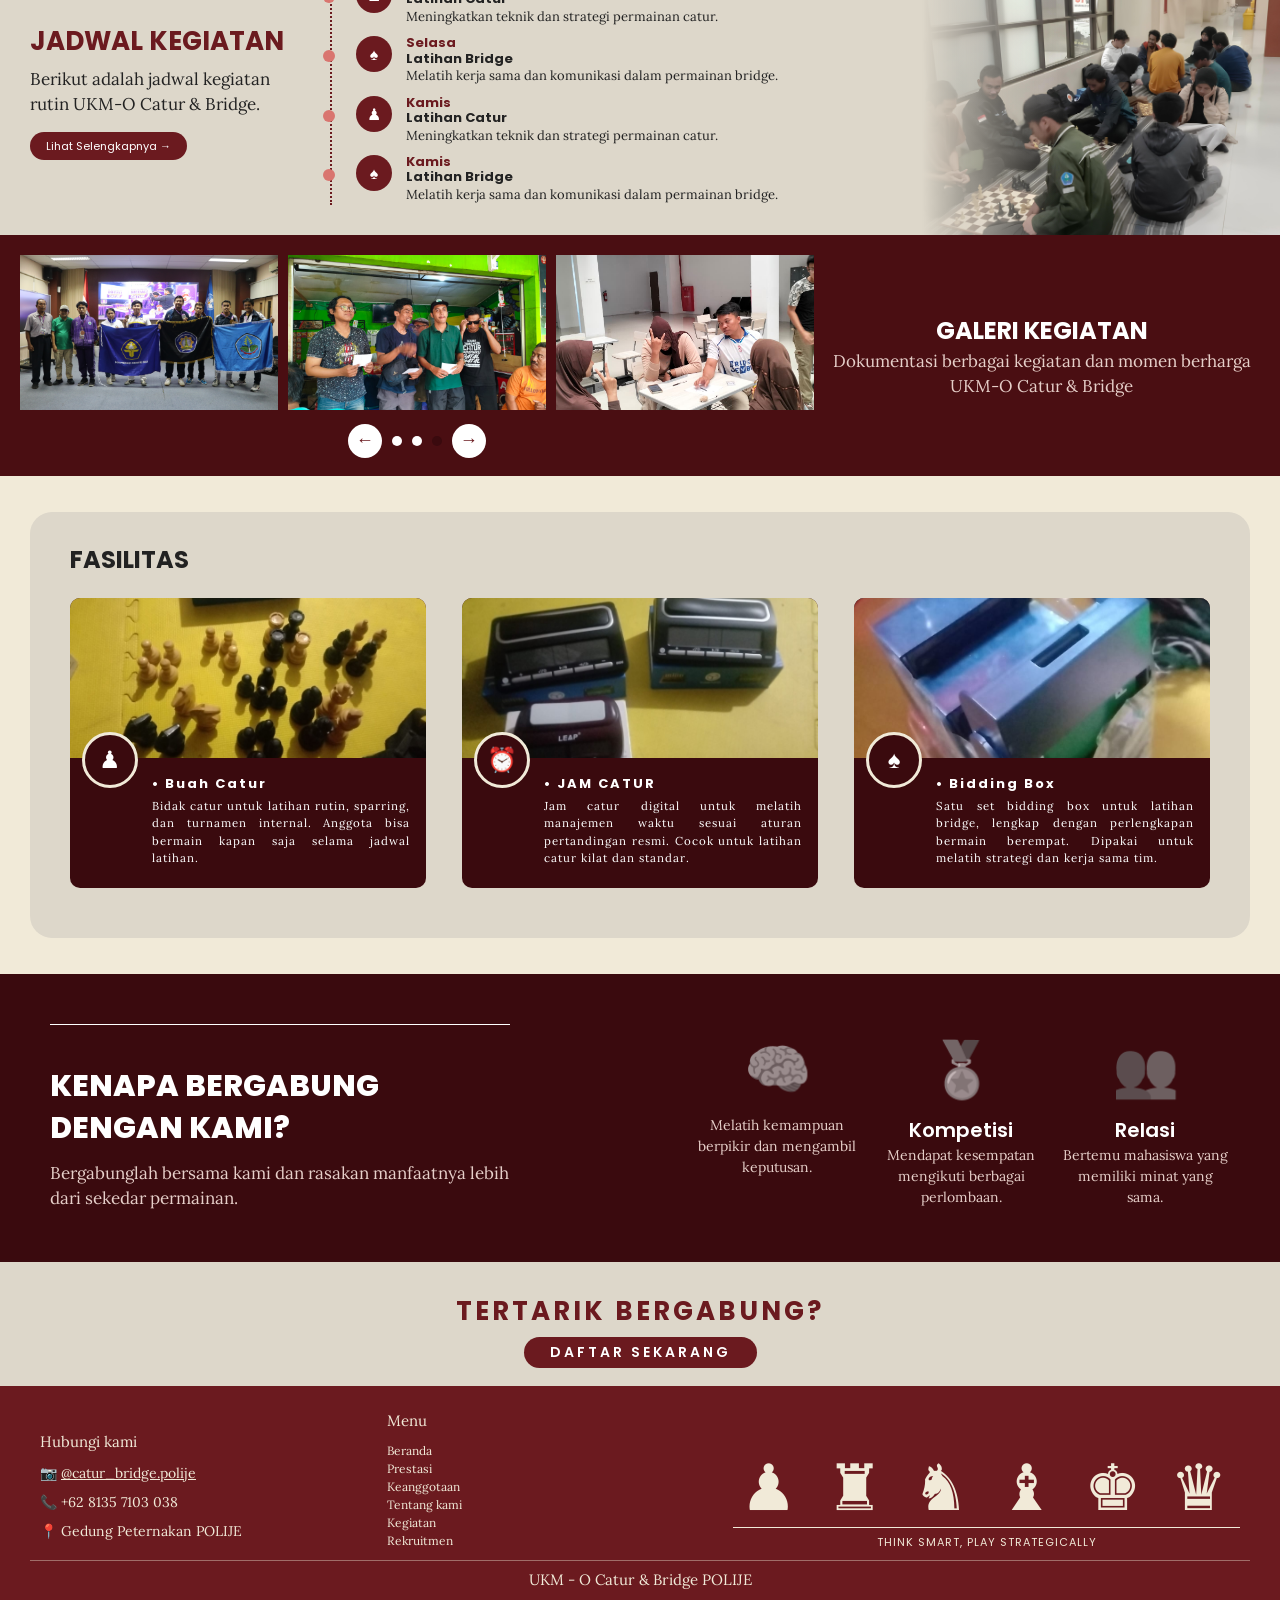
==== commit 84705ff7: "menambahkan halaman prestasi" ====
--- a/index.html
+++ b/index.html
@@ -7,8 +7,9 @@
   <link rel="preconnect" href="https://fonts.googleapis.com">
   <link href="https://fonts.googleapis.com/css2?family=Poppins:wght@400;500;600;700;800&family=Lora:wght@400;500&display=swap" rel="stylesheet">
   <link rel="stylesheet" href="style.css">
+  <link rel="stylesheet" href="prestasi.css">
 </head>
-<body>
+<body class="page-prestasi">
 
   <!-- NAVBAR -->
   <header class="navbar">
@@ -20,12 +21,12 @@
     </div>
     <nav>
       <ul>
-        <li><a href="#beranda" class="active">Beranda</a></li>
-        <li><a href="#prestasi">Prestasi</a></li>
-        <li><a href="#keanggotaan">Keanggotaan</a></li>
-        <li><a href="#tentang">Tentang Kami</a></li>
-        <li><a href="#kegiatan">Kegiatan</a></li>
-        <li><a href="#rekrutmen">Rekruitmen</a></li>
+        <li><a href="index.html" class="active">Beranda</a></li>
+        <li><a href="prestasi.html">Prestasi</a></li>
+        <li><a href="index.html#keanggotaan">Keanggotaan</a></li>
+        <li><a href="index.html#tentang">Tentang Kami</a></li>
+        <li><a href="index.html#kegiatan">Kegiatan</a></li>
+        <li><a href="index.html#rekrutmen">Rekruitmen</a></li>
       </ul>
     </nav>
   </header>
@@ -83,10 +84,10 @@
     </div>
   </section>
 
-  <!-- KEANGGOTAAN -->
+  <!-- KEPENGURUSAN -->
   <section class="anggota" id="keanggotaan">
     <div class="anggota-title">
-      <h2>KEANGGOTAAN</h2>
+      <h2>KEPENGURUSAN</h2>
       <p>Kenali para pengurus UKM-O Catur &amp; Bridge yang berkomitmen untuk kemajuan bersama.</p>
     </div>
     <div class="anggota-list">
@@ -95,7 +96,7 @@
         <h4>Koordinator</h4>
         <p>Devis Sapta Pratama</p>
       </div>
-      <div class="person">
+      <!-- <div class="person">
         <img src="images/pembina-catur.jpg" alt="Pembina Catur">
         <h4>Pembina Catur</h4>
         <p>Ir. Ujang Setyoko, M.P</p>
@@ -104,7 +105,7 @@
         <img src="images/pembina-bridge.jpg" alt="Pembina Bridge">
         <h4>Pembina Bridge</h4>
         <p>Wahyu Kartika Nursuci</p>
-      </div>
+      </div> -->
     </div>
   </section>
 
@@ -208,7 +209,7 @@
       <div class="menu">
         <h4>Menu</h4>
         <a href="#beranda">Beranda</a>
-        <a href="#prestasi">Prestasi</a>
+        <a href="prestasi.html">Prestasi</a>
         <a href="#keanggotaan">Keanggotaan</a>
         <a href="#tentang">Tentang kami</a>
         <a href="#kegiatan">Kegiatan</a>
--- a/style.css
+++ b/style.css
@@ -8,174 +8,1025 @@
   --gold: #e0b45a;
 }
 
-* { margin: 0; padding: 0; box-sizing: border-box; }
-html { scroll-behavior: smooth; }
-body { font-family: 'Lora', serif; color: #222; background: #fff; line-height: 1.5; }
-img { max-width: 100%; display: block; }
-a { text-decoration: none; color: inherit; }
-ul { list-style: none; }
-h1, h2, h3, h4, .btn-small, .btn-cta, nav { font-family: 'Poppins', sans-serif; }
+* {
+  margin: 0;
+  padding: 0;
+  box-sizing: border-box;
+}
+
+html {
+  scroll-behavior: smooth;
+}
+
+body {
+  font-family: 'Lora', serif;
+  color: #222;
+  background: #fff;
+  line-height: 1.5;
+}
+
+img {
+  max-width: 100%;
+  display: block;
+}
+
+a {
+  text-decoration: none;
+  color: inherit;
+}
+
+ul {
+  list-style: none;
+}
+
+h1, h2, h3, h4, .btn-small, .btn-cta, nav {
+  font-family: 'Poppins', sans-serif;
+}
 
 /* NAVBAR */
 .navbar {
-  position: sticky; top: 0; z-index: 10;
-  display: flex; align-items: center; justify-content: space-between;
-  padding: 10px 40px; background: var(--maroon); color: #fff;
-  border-bottom: 1px solid rgba(255,255,255,.2);
-}
-.brand { display: flex; align-items: center; gap: 10px; }
-.logo { height: 56px; width: auto; }
-.brand-text { font-family: 'Poppins', sans-serif; font-weight: 700; font-size: 15px; line-height: 1.2; letter-spacing: 1px; margin-left: 8px; }
-nav ul { display: flex; gap: 8px; }
-nav a { font-size: 12px; font-weight: 600; text-transform: uppercase; padding: 8px 14px; border-radius: 8px; letter-spacing: .5px; }
-nav a.active, nav a:hover { background: var(--maroon-dark); }
+  position: sticky;
+  top: 0;
+  z-index: 10;
+  display: flex;
+  align-items: center;
+  justify-content: space-between;
+  padding: 10px 40px;
+  background: var(--maroon);
+  color: #fff;
+  border-bottom: 1px solid rgba(255, 255, 255, .2);
+}
+
+.brand {
+  display: flex;
+  align-items: center;
+  gap: 10px;
+}
+
+.logo {
+  height: 56px;
+  width: auto;
+}
+
+.brand-text {
+  font-family: 'Poppins', sans-serif;
+  font-weight: 700;
+  font-size: 15px;
+  line-height: 1.2;
+  letter-spacing: 1px;
+  margin-left: 8px;
+}
+
+nav ul {
+  display: flex;
+  gap: 8px;
+}
+
+nav a {
+  font-size: 12px;
+  font-weight: 600;
+  text-transform: uppercase;
+  padding: 8px 14px;
+  border-radius: 8px;
+  letter-spacing: .5px;
+}
+
+nav a.active,
+nav a:hover {
+  background: var(--maroon-dark);
+}
 
 /* HERO */
 .hero {
-  min-height: 460px; display: flex; align-items: center; padding: 40px;
-  background: linear-gradient(90deg, rgba(40,10,10,.85) 20%, rgba(40,10,10,.35)),
-              url('image/roy.jpeg') center/cover no-repeat, #2a1210;
-  color: #fff;
-}
-.hero-content { max-width: 480px; }
-.tag { font-family: 'Poppins', sans-serif; font-size: 12px; font-weight: 600; }
-.hero h1 { font-size: 40px; line-height: 1.35; margin: 14px 0; }
-.accent { color: #e8a0a5; }
-.hero p { font-size: 13px; opacity: .9; }
+  min-height: 460px;
+  display: flex;
+  align-items: center;
+  padding: 40px;
+  background:
+    linear-gradient(90deg, rgba(40, 10, 10, .85) 20%, rgba(40, 10, 10, .35)),
+    url('image/roy.jpeg') center/cover no-repeat,
+    #2a1210;
+  color: #fff;
+}
+
+.hero-content {
+  max-width: 480px;
+}
+
+.tag {
+  font-family: 'Poppins', sans-serif;
+  font-size: 12px;
+  font-weight: 600;
+}
+
+.hero h1 {
+  font-size: 40px;
+  line-height: 1.35;
+  margin: 14px 0;
+}
+
+.accent {
+  color: #e8a0a5;
+}
+
+.hero p {
+  font-size: 13px;
+  opacity: .9;
+}
 
 /* BUTTONS */
 .btn-small {
-  display: inline-block; background: var(--maroon); color: #fff;
-  font-size: 11px; padding: 6px 16px; border-radius: 20px; margin-top: 14px;
-}
-.btn-small:hover { background: var(--maroon-dark); }
+  display: inline-block;
+  background: var(--maroon);
+  color: #fff;
+  font-size: 11px;
+  padding: 6px 16px;
+  border-radius: 20px;
+  margin-top: 14px;
+}
+
+.btn-small:hover {
+  background: var(--maroon-dark);
+}
 
 /* TENTANG */
 .tentang {
-  display: grid; grid-template-columns: 1.1fr 1fr 1fr; gap: 24px; align-items: center;
-  background: var(--beige); padding: 50px 60px;
-}
-.tentang h2 { font-size: 26px; font-weight: 700; margin-bottom: 12px; text-decoration: underline; }
-.tentang-text p { text-align: justify; letter-spacing: 1px; font-size: 14px; }
-.tentang-img img { border-radius: 40% 20% 30% 20% / 30% 20% 40% 30%; width: 100%; height: 210px; object-fit: cover; }
-.visi-misi { background: var(--pink); padding: 20px 24px; border-radius: 16px; font-size: 12px; }
-.visi-misi h3 { font-size: 16px; letter-spacing: 2px; margin-bottom: 6px; }
-.visi-misi p { margin-bottom: 12px; letter-spacing: 1px; }
-.visi-misi ul { list-style: disc; padding-left: 16px; letter-spacing: .5px; }
+  display: grid;
+  grid-template-columns: 1.1fr 1fr 1fr;
+  gap: 24px;
+  align-items: center;
+  background: var(--beige);
+  padding: 50px 60px;
+}
+
+.tentang h2 {
+  font-size: 26px;
+  font-weight: 700;
+  margin-bottom: 12px;
+  text-decoration: underline;
+}
+
+.tentang-text p {
+  text-align: justify;
+  letter-spacing: 1px;
+  font-size: 14px;
+}
+
+.tentang-img img {
+  border-radius: 40% 20% 30% 20% / 30% 20% 40% 30%;
+  width: 100%;
+  height: 210px;
+  object-fit: cover;
+}
+
+.visi-misi {
+  background: var(--pink);
+  padding: 20px 24px;
+  border-radius: 16px;
+  font-size: 12px;
+}
+
+.visi-misi h3 {
+  font-size: 16px;
+  letter-spacing: 2px;
+  margin-bottom: 6px;
+}
+
+.visi-misi p {
+  margin-bottom: 12px;
+  letter-spacing: 1px;
+}
+
+.visi-misi ul {
+  list-style: disc;
+  padding-left: 16px;
+  letter-spacing: .5px;
+}
 
 /* PRESTASI */
-.prestasi-wrap { background: var(--cream); padding: 14px 30px; }
-.prestasi { background: var(--beige); border-radius: 22px; padding: 28px 24px; }
-.prestasi-head { display: flex; justify-content: space-between; align-items: flex-start; margin-bottom: 14px; }
-.prestasi-head h2 { font-size: 24px; font-weight: 700; }
-.prestasi-body { display: flex; align-items: center; gap: 24px; }
-.medals { display: flex; gap: 18px; flex: 2; }
-.medal-card { flex: 1; background: #fff; border-radius: 16px; padding: 18px 10px 20px; text-align: center; min-height: 160px; }
-.medal { font-size: 32px; }
-.medal-card strong { display: block; font-family: 'Poppins', sans-serif; font-size: 13px; }
-.medal-card small { font-size: 9px; color: #666; font-family: 'Poppins', sans-serif; }
-.medal-card .line { height: 2px; background: var(--maroon); margin: 12px 14px 0; opacity: .6; }
-.divider { width: 2px; align-self: stretch; background: var(--maroon-dark); opacity: .5; }
-.stats { flex: 1; background: var(--pink); border-radius: 16px; padding: 18px 26px; }
-.stat { display: flex; align-items: center; gap: 12px; margin: 6px 0; }
-.stat-icon { background: #fff; border-radius: 50%; width: 38px; height: 38px; display: grid; place-items: center; font-size: 18px; }
-.stat b { font-family: 'Poppins', sans-serif; font-size: 22px; display: block; line-height: 1; }
-.stat small { font-size: 12px; font-family: 'Poppins', sans-serif; }
+.prestasi-wrap {
+  background: var(--cream);
+  padding: 14px 30px;
+}
+
+.prestasi {
+  background: var(--beige);
+  border-radius: 22px;
+  padding: 28px 24px;
+}
+
+.prestasi-head {
+  display: flex;
+  justify-content: space-between;
+  align-items: flex-start;
+  margin-bottom: 14px;
+}
+
+.prestasi-head h2 {
+  font-size: 24px;
+  font-weight: 700;
+}
+
+.prestasi-body {
+  display: flex;
+  align-items: center;
+  gap: 24px;
+}
+
+.medals {
+  display: flex;
+  gap: 18px;
+  flex: 2;
+}
+
+.medal-card {
+  flex: 1;
+  background: #fff;
+  border-radius: 16px;
+  padding: 18px 10px 20px;
+  text-align: center;
+  min-height: 160px;
+}
+
+.medal {
+  font-size: 32px;
+}
+
+.medal-card strong {
+  display: block;
+  font-family: 'Poppins', sans-serif;
+  font-size: 13px;
+}
+
+.medal-card small {
+  font-size: 9px;
+  color: #666;
+  font-family: 'Poppins', sans-serif;
+}
+
+.medal-card .line {
+  height: 2px;
+  background: var(--maroon);
+  margin: 12px 14px 0;
+  opacity: .6;
+}
+
+.divider {
+  width: 2px;
+  align-self: stretch;
+  background: var(--maroon-dark);
+  opacity: .5;
+}
+
+.stats {
+  flex: 1;
+  background: var(--pink);
+  border-radius: 16px;
+  padding: 18px 26px;
+}
+
+.stat {
+  display: flex;
+  align-items: center;
+  gap: 12px;
+  margin: 6px 0;
+}
+
+.stat-icon {
+  background: #fff;
+  border-radius: 50%;
+  width: 38px;
+  height: 38px;
+  display: grid;
+  place-items: center;
+  font-size: 18px;
+}
+
+.stat b {
+  font-family: 'Poppins', sans-serif;
+  font-size: 22px;
+  display: block;
+  line-height: 1;
+}
+
+.stat small {
+  font-size: 12px;
+  font-family: 'Poppins', sans-serif;
+}
 
 /* KEANGGOTAAN */
-.anggota { display: flex; align-items: center; justify-content: space-between; gap: 30px; background: var(--maroon-dark); color: #fff; padding: 50px 60px; }
-.anggota-title { flex: 1; }
-.anggota-title h2 { font-size: 34px; font-weight: 800; border-top: 1px solid #fff; padding-top: 40px; display: inline-block; }
-.anggota-title p { color: #e6cfc9; font-size: 17px; margin-top: 4px; }
-.anggota-list { display: flex; gap: 22px; }
-.person { border: 1px solid #a0757a; padding: 20px; text-align: center; width: 190px; }
-.person img { width: 100%; height: 160px; object-fit: cover; margin-bottom: 8px; background: #555; border-radius: 20px;}
-.person h4 { font-size: 16px; font-weight: 800; }
-.person p { font-size: 13px; }
+.anggota {
+  display: flex;
+  align-items: center;
+  justify-content: space-between;
+  gap: 30px;
+  background: var(--maroon-dark);
+  color: #fff;
+  padding: 50px 60px;
+}
+
+.anggota-title {
+  flex: 1;
+}
+
+.anggota-title h2 {
+  font-size: 34px;
+  font-weight: 800;
+  border-top: 1px solid #fff;
+  padding-top: 40px;
+  display: inline-block;
+}
+
+.anggota-title p {
+  color: #e6cfc9;
+  font-size: 17px;
+  margin-top: 4px;
+}
+
+.anggota-list {
+  display: flex;
+  gap: 22px;
+}
+
+.person {
+  border: 1px solid #a0757a;
+  padding: 20px;
+  text-align: center;
+  width: 190px;
+}
+
+.person img {
+  width: 100%;
+  height: 160px;
+  object-fit: cover;
+  margin-bottom: 8px;
+  background: #555;
+  border-radius: 20px;
+}
+
+.person h4 {
+  font-size: 16px;
+  font-weight: 800;
+}
+
+.person p {
+  font-size: 13px;
+}
 
 /* JADWAL */
-.jadwal { position: relative; display: flex; align-items: center; gap: 40px; background: var(--beige); padding: 30px 30px; overflow: hidden; min-height: 280px; }
-.jadwal-title { width: 260px; }
-.jadwal-title h2 { font-size: 26px; font-weight: 700; color: var(--maroon); }
-.jadwal-title p { font-size: 17px; margin-top: 6px; }
-.timeline { position: relative; z-index: 2; border-left: 2px dotted var(--maroon); padding-left: 24px; display: flex; flex-direction: column; gap: 10px; }
-.timeline li { display: flex; gap: 14px; align-items: flex-start; position: relative; }
-.timeline li::before { content: ''; position: absolute; left: -33px; top: 14px; width: 12px; height: 12px; background: #d9756f; border-radius: 50%; }
-.icon { background: var(--maroon); color: #fff; width: 36px; height: 36px; border-radius: 50%; display: grid; place-items: center; flex-shrink: 0; }
-.timeline b { color: var(--maroon); font-family: 'Poppins', sans-serif; font-size: 13px; display: block; line-height: 1.1; }
-.timeline strong { font-family: 'Poppins', sans-serif; font-size: 13px; display: block; line-height: 1.2; }
-.timeline p { font-size: 13px; }
+.jadwal {
+  position: relative;
+  display: flex;
+  align-items: center;
+  gap: 40px;
+  background: var(--beige);
+  padding: 30px;
+  overflow: hidden;
+  min-height: 280px;
+}
+
+.jadwal-title {
+  width: 260px;
+}
+
+.jadwal-title h2 {
+  font-size: 26px;
+  font-weight: 700;
+  color: var(--maroon);
+}
+
+.jadwal-title p {
+  font-size: 17px;
+  margin-top: 6px;
+}
+
+.timeline {
+  position: relative;
+  z-index: 2;
+  border-left: 2px dotted var(--maroon);
+  padding-left: 24px;
+  display: flex;
+  flex-direction: column;
+  gap: 10px;
+}
+
+.timeline li {
+  display: flex;
+  gap: 14px;
+  align-items: flex-start;
+  position: relative;
+}
+
+.timeline li::before {
+  content: '';
+  position: absolute;
+  left: -33px;
+  top: 14px;
+  width: 12px;
+  height: 12px;
+  background: #d9756f;
+  border-radius: 50%;
+}
+
+.icon {
+  background: var(--maroon);
+  color: #fff;
+  width: 36px;
+  height: 36px;
+  border-radius: 50%;
+  display: grid;
+  place-items: center;
+  flex-shrink: 0;
+}
+
+.timeline b {
+  color: var(--maroon);
+  font-family: 'Poppins', sans-serif;
+  font-size: 13px;
+  display: block;
+  line-height: 1.1;
+}
+
+.timeline strong {
+  font-family: 'Poppins', sans-serif;
+  font-size: 13px;
+  display: block;
+  line-height: 1.2;
+}
+
+.timeline p {
+  font-size: 13px;
+}
+
 .jadwal-img {
-  position: absolute; right: 0; top: 0; bottom: 0; width: 28%;
-  background: linear-gradient(90deg, var(--beige), transparent 40%), url('image/latihan1.jpg') center/cover no-repeat;
+  position: absolute;
+  right: 0;
+  top: 0;
+  bottom: 0;
+  width: 28%;
+  background:
+    linear-gradient(90deg, var(--beige), transparent 40%),
+    url('image/latihan1.jpg') center/cover no-repeat;
 }
 
 /* GALERI */
-.galeri { display: flex; align-items: center; background: var(--maroon-deep); color: #fff; padding: 20px 20px 18px; gap: 10px; }
-.galeri-slider { flex: 2; }
-.slides { display: flex; gap: 10px; }
-.slides img { flex: 1; height: 155px; object-fit: cover; background: #555; min-width: 0; }
-.controls { display: flex; align-items: center; justify-content: center; gap: 10px; margin-top: 14px; }
-.controls button { width: 34px; height: 34px; border-radius: 50%; border: 0; background: #fff; color: var(--maroon); font-size: 18px; cursor: pointer; }
-.dot { width: 10px; height: 10px; border-radius: 50%; background: #fff; }
-.dot.off { background: #3a0a0e; }
-.galeri-text { flex: 1.1; text-align: center; }
-.galeri-text h2 { font-size: 24px; font-weight: 700; }
-.galeri-text p { font-size: 17px; color: #e6cfc9; }
+.galeri {
+  display: flex;
+  align-items: center;
+  background: var(--maroon-deep);
+  color: #fff;
+  padding: 20px 20px 18px;
+  gap: 10px;
+}
+
+.galeri-slider {
+  flex: 2;
+}
+
+.slides {
+  display: flex;
+  gap: 10px;
+}
+
+.slides img {
+  flex: 1;
+  height: 155px;
+  object-fit: cover;
+  background: #555;
+  min-width: 0;
+}
+
+.controls {
+  display: flex;
+  align-items: center;
+  justify-content: center;
+  gap: 10px;
+  margin-top: 14px;
+}
+
+.controls button {
+  width: 34px;
+  height: 34px;
+  border-radius: 50%;
+  border: 0;
+  background: #fff;
+  color: var(--maroon);
+  font-size: 18px;
+  cursor: pointer;
+}
+
+.dot {
+  width: 10px;
+  height: 10px;
+  border-radius: 50%;
+  background: #fff;
+}
+
+.dot.off {
+  background: #3a0a0e;
+}
+
+.galeri-text {
+  flex: 1.1;
+  text-align: center;
+}
+
+.galeri-text h2 {
+  font-size: 24px;
+  font-weight: 700;
+}
+
+.galeri-text p {
+  font-size: 17px;
+  color: #e6cfc9;
+}
 
 /* FASILITAS */
-.fasilitas-wrap { background: var(--cream); padding: 36px 30px; }
-.fasilitas { background: var(--beige); border-radius: 22px; padding: 30px 40px 50px; }
-.fasilitas h2 { font-size: 24px; font-weight: 700; margin-bottom: 20px; }
-.fasilitas-grid { display: grid; grid-template-columns: repeat(3, 1fr); gap: 36px; }
-.fcard { background: var(--maroon-dark); color: #fff; border-radius: 10px; overflow: hidden; }
-.fcard img { width: 100%; height: 160px; object-fit: cover; background: #666; }
-.fbody { position: relative; padding: 16px 16px 20px 82px; min-height: 130px; }
-.ficon { position: absolute; left: 12px; top: -26px; width: 56px; height: 56px; border-radius: 50%; background: var(--maroon-dark); border: 3px solid var(--cream); display: grid; place-items: center; font-size: 24px; }
-.fbody h4 { font-size: 13px; letter-spacing: 2px; margin-bottom: 4px; }
-.fbody p { font-size: 11.5px; letter-spacing: 1px; text-align: justify; }
-
-/* KENAPA */
-.kenapa { display: flex; align-items: center; justify-content: space-between; gap: 30px; background: var(--maroon-dark); color: #fff; padding: 50px 50px; }
-.kenapa-title { flex: 1; border-top: 1px solid #fff; padding-top: 40px; max-width: 460px; }
-.kenapa-title h2 { font-size: 30px; font-weight: 800; line-height: 1.4; }
-.kenapa-title p { color: #e6cfc9; font-size: 17px; margin-top: 12px; }
-.kenapa-list { display: flex; gap: 14px; text-align: center; flex: 1.3; justify-content: flex-end; }
-.kenapa-list > div { flex: 1; max-width: 170px; }
-.kenapa-list span { font-size: 54px; display: block; margin-bottom: 6px; filter: grayscale(1) opacity(.7); }
-.kenapa-list h4 { font-size: 20px; font-weight: 600; }
-.kenapa-list p { font-size: 14px; color: #e6cfc9; }
+.fasilitas-wrap {
+  background: var(--cream);
+  padding: 36px 30px;
+}
+
+.fasilitas {
+  background: var(--beige);
+  border-radius: 22px;
+  padding: 30px 40px 50px;
+}
+
+.fasilitas h2 {
+  font-size: 24px;
+  font-weight: 700;
+  margin-bottom: 20px;
+}
+
+.fasilitas-grid {
+  display: grid;
+  grid-template-columns: repeat(3, 1fr);
+  gap: 36px;
+}
+
+.fcard {
+  background: var(--maroon-dark);
+  color: #fff;
+  border-radius: 10px;
+  overflow: hidden;
+}
+
+.fcard img {
+  width: 100%;
+  height: 160px;
+  object-fit: cover;
+  background: #666;
+}
+
+.fbody {
+  position: relative;
+  padding: 16px 16px 20px 82px;
+  min-height: 130px;
+}
+
+.ficon {
+  position: absolute;
+  left: 12px;
+  top: -26px;
+  width: 56px;
+  height: 56px;
+  border-radius: 50%;
+  background: var(--maroon-dark);
+  border: 3px solid var(--cream);
+  display: grid;
+  place-items: center;
+  font-size: 24px;
+}
+
+.fbody h4 {
+  font-size: 13px;
+  letter-spacing: 2px;
+  margin-bottom: 4px;
+}
+
+.fbody p {
+  font-size: 11.5px;
+  letter-spacing: 1px;
+  text-align: justify;
+}
+
+/* KENAPA BERGABUNG */
+.kenapa {
+  display: flex;
+  align-items: center;
+  justify-content: space-between;
+  gap: 30px;
+  background: var(--maroon-dark);
+  color: #fff;
+  padding: 50px;
+}
+
+.kenapa-title {
+  flex: 1;
+  border-top: 1px solid #fff;
+  padding-top: 40px;
+  max-width: 460px;
+}
+
+.kenapa-title h2 {
+  font-size: 30px;
+  font-weight: 800;
+  line-height: 1.4;
+}
+
+.kenapa-title p {
+  color: #e6cfc9;
+  font-size: 17px;
+  margin-top: 12px;
+}
+
+.kenapa-list {
+  display: flex;
+  gap: 14px;
+  text-align: center;
+  flex: 1.3;
+  justify-content: flex-end;
+}
+
+.kenapa-list > div {
+  flex: 1;
+  max-width: 170px;
+}
+
+.kenapa-list span {
+  font-size: 54px;
+  display: block;
+  margin-bottom: 6px;
+  filter: grayscale(1) opacity(.7);
+}
+
+.kenapa-list h4 {
+  font-size: 20px;
+  font-weight: 600;
+}
+
+.kenapa-list p {
+  font-size: 14px;
+  color: #e6cfc9;
+}
 
 /* CTA */
-.cta { text-align: center; background: var(--beige); padding: 30px 20px 18px; }
-.cta h2 { font-size: 26px; font-weight: 700; letter-spacing: 3px; color: var(--maroon); }
-.btn-cta { display: inline-block; margin-top: 6px; background: var(--maroon); color: #fff; padding: 5px 26px; border-radius: 20px; font-weight: 600; letter-spacing: 3px; font-size: 14px; }
-.btn-cta:hover { background: var(--maroon-dark); }
+.cta {
+  text-align: center;
+  background: var(--beige);
+  padding: 30px 20px 18px;
+}
+
+.cta h2 {
+  font-size: 26px;
+  font-weight: 700;
+  letter-spacing: 3px;
+  color: var(--maroon);
+}
+
+.btn-cta {
+  display: inline-block;
+  margin-top: 6px;
+  background: var(--maroon);
+  color: #fff;
+  padding: 5px 26px;
+  border-radius: 20px;
+  font-weight: 600;
+  letter-spacing: 3px;
+  font-size: 14px;
+}
+
+.btn-cta:hover {
+  background: var(--maroon-dark);
+}
 
 /* FOOTER */
-footer { background: var(--maroon); color: var(--cream); padding-top: 24px; }
-.footer-grid { display: grid; grid-template-columns: 1fr 1fr 1.6fr; gap: 30px; padding: 0 40px 10px; align-items: end; }
-.contact h4, .menu h4 { font-weight: 400; font-size: 15px; margin-bottom: 10px; font-family: 'Lora', serif; }
-.contact p { font-size: 14px; margin: 8px 0; }
-.contact a { text-decoration: underline; }
-.menu a { display: block; font-size: 12px; }
-.chess-art { text-align: center; }
-.pieces { font-size: 64px; color: var(--cream); letter-spacing: 6px; line-height: 1; }
-.chess-art small { display: block; font-family: 'Poppins', sans-serif; font-size: 11px; border-top: 1px solid var(--cream); padding-top: 6px; margin-top: 8px; letter-spacing: 1px; }
-.copyright { text-align: center; padding: 8px; font-size: 15px; border-top: 1px solid rgba(241,234,216,.4); margin: 0 30px; }
+footer {
+  background: var(--maroon);
+  color: var(--cream);
+  padding-top: 24px;
+}
+
+.footer-grid {
+  display: grid;
+  grid-template-columns: 1fr 1fr 1.6fr;
+  gap: 30px;
+  padding: 0 40px 10px;
+  align-items: end;
+}
+
+.contact h4,
+.menu h4 {
+  font-weight: 400;
+  font-size: 15px;
+  margin-bottom: 10px;
+  font-family: 'Lora', serif;
+}
+
+.contact p {
+  font-size: 14px;
+  margin: 8px 0;
+}
+
+.contact a {
+  text-decoration: underline;
+}
+
+.menu a {
+  display: block;
+  font-size: 12px;
+}
+
+.chess-art {
+  text-align: center;
+}
+
+.pieces {
+  font-size: 64px;
+  color: var(--cream);
+  letter-spacing: 6px;
+  line-height: 1;
+}
+
+.chess-art small {
+  display: block;
+  font-family: 'Poppins', sans-serif;
+  font-size: 11px;
+  border-top: 1px solid var(--cream);
+  padding-top: 6px;
+  margin-top: 8px;
+  letter-spacing: 1px;
+}
+
+.copyright {
+  text-align: center;
+  padding: 8px;
+  font-size: 15px;
+  border-top: 1px solid rgba(241, 234, 216, .4);
+  margin: 0 30px;
+}
+
+/* ============================
+   HALAMAN PRESTASI
+   ============================ */
+
+body.page-prestasi {
+  background: var(--cream);
+}
+
+/* HERO PRESTASI */
+.page-hero {
+  position: relative;
+  min-height: 310px;
+  display: flex;
+  align-items: center;
+  padding: 40px 60px;
+  background: #200305;
+  overflow: hidden;
+  color: #fff;
+}
+
+.page-hero::before {
+  content: '';
+  position: absolute;
+  top: 0;
+  right: 0;
+  bottom: 0;
+  width: 50%;
+  background: url('image/hero-prestasi.jpg') center/cover no-repeat;
+}
+
+.page-hero::after {
+  content: '';
+  position: absolute;
+  top: 0;
+  bottom: 0;
+  left: 50%;
+  width: 150px;
+  background: #000;
+  clip-path: polygon(0 0, 100% 50%, 0 100%);
+}
+
+.page-hero h1 {
+  position: relative;
+  z-index: 2;
+  font-size: 44px;
+  font-weight: 800;
+  letter-spacing: 2px;
+}
+
+/* GRID DUA KOLOM */
+.prestasi-page {
+  display: grid;
+  grid-template-columns: 1fr 1fr;
+  gap: 100px;
+  align-items: start;
+  padding: 56px 20px 80px;
+}
+
+/* HEADER KATEGORI */
+.kategori-head {
+  display: flex;
+  align-items: center;
+  gap: 60px;
+  background: var(--maroon);
+  color: #fff;
+  border-radius: 18px;
+  padding: 0 46px;
+  height: 120px;
+  margin-bottom: 30px;
+}
+
+.kategori-icon {
+  width: 90px;
+  height: 90px;
+  border-radius: 50%;
+  background: #fff;
+  color: #000;
+  display: grid;
+  place-items: center;
+  font-size: 54px;
+  flex-shrink: 0;
+}
+
+.kategori-head h2 {
+  font-size: 58px;
+  font-weight: 800;
+  letter-spacing: 1px;
+}
+
+/* KARTU PRESTASI */
+.p-card {
+  display: flex;
+  align-items: stretch;
+  min-height: 290px;
+  border-radius: 14px;
+  overflow: hidden;
+  margin-bottom: 36px;
+  box-shadow: 0 6px 10px rgba(0, 0, 0, .25);
+}
+
+.p-card img {
+  width: 245px;
+  flex-shrink: 0;
+  object-fit: cover;
+  background: #777;
+}
+
+.p-body {
+  flex: 1;
+  display: flex;
+  flex-direction: column;
+  justify-content: center;
+  gap: 18px;
+  padding: 18px 22px;
+}
+
+.badge {
+  align-self: center;
+  text-align: center;
+  font-size: 22px;
+  font-weight: 700;
+  line-height: 1.3;
+  padding: 14px 34px;
+  border-radius: 16px;
+}
+
+.p-body p,
+.p-body ol {
+  font-size: 22px;
+  letter-spacing: 2px;
+  line-height: 1.35;
+}
+
+.p-body ol {
+  padding-left: 34px;
+}
+
+.p-body p {
+  text-align: center;
+}
+
+/* Tema kartu catur (terang) */
+.p-card.light {
+  background: #fff;
+  color: #222;
+}
+
+.p-card.light .badge {
+  background: var(--maroon);
+  color: #fff;
+}
+
+/* Tema kartu bridge (gelap) */
+.p-card.dark {
+  background: var(--maroon);
+  color: #fff;
+}
+
+.p-card.dark .badge {
+  background: #f5d9a8;
+  color: var(--maroon);
+}
 
 /* RESPONSIVE */
 @media (max-width: 1000px) {
-  .navbar { flex-direction: column; gap: 8px; padding: 10px 16px; }
-  nav ul { flex-wrap: wrap; justify-content: center; }
-  .tentang, .anggota, .kenapa, .jadwal, .galeri, .footer-grid { grid-template-columns: 1fr; flex-direction: column; }
-  .tentang, .anggota, .kenapa { padding: 36px 24px; }
-  .anggota-list, .kenapa-list { flex-wrap: wrap; justify-content: center; }
-  .prestasi-body { flex-direction: column; }
-  .medals { width: 100%; }
-  .divider { display: none; }
-  .fasilitas-grid { grid-template-columns: 1fr; }
-  .jadwal-img { display: none; }
-  .jadwal-title { width: auto; }
-  .hero h1 { font-size: 30px; }
+  .navbar {
+    flex-direction: column;
+    gap: 8px;
+    padding: 10px 16px;
+  }
+
+  nav ul {
+    flex-wrap: wrap;
+    justify-content: center;
+  }
+
+  .tentang,
+  .anggota,
+  .kenapa,
+  .jadwal,
+  .galeri,
+  .footer-grid {
+    grid-template-columns: 1fr;
+    flex-direction: column;
+  }
+
+  .tentang,
+  .anggota,
+  .kenapa {
+    padding: 36px 24px;
+  }
+
+  .anggota-list,
+  .kenapa-list {
+    flex-wrap: wrap;
+    justify-content: center;
+  }
+
+  .prestasi-body {
+    flex-direction: column;
+  }
+
+  .medals {
+    width: 100%;
+  }
+
+  .divider {
+    display: none;
+  }
+
+  .fasilitas-grid {
+    grid-template-columns: 1fr;
+  }
+
+  .jadwal-img {
+    display: none;
+  }
+
+  .jadwal-title {
+    width: auto;
+  }
+
+  .hero h1 {
+    font-size: 30px;
+  }
+
+  /* Halaman prestasi */
+  .page-hero {
+    padding: 30px 24px;
+  }
+
+  .page-hero::before {
+    width: 100%;
+    opacity: .35;
+  }
+
+  .page-hero::after {
+    display: none;
+  }
+
+  .prestasi-page {
+    grid-template-columns: 1fr;
+    gap: 40px;
+  }
+
+  .kategori-head {
+    gap: 24px;
+    padding: 0 24px;
+  }
+
+  .kategori-head h2 {
+    font-size: 40px;
+  }
+
+  .p-card {
+    flex-direction: column;
+  }
+
+  .p-card img {
+    width: 100%;
+    height: 220px;
+  }
 }
--- a/prestasi.css
+++ b/prestasi.css
@@ -0,0 +1,219 @@
+/* ==========================================================
+   PRESTASI - PERCANTIK TAMPILAN
+   Pasang SETELAH style.css:
+   <link rel="stylesheet" href="style.css">
+   <link rel="stylesheet" href="prestasi.css">
+   ========================================================== */
+
+/* ---------- LATAR HALAMAN ---------- */
+body.page-prestasi {
+  background:
+    radial-gradient(circle at 10% 0%, rgba(201, 169, 166, .35), transparent 40%),
+    radial-gradient(circle at 90% 100%, rgba(224, 180, 90, .18), transparent 40%),
+    var(--cream);
+}
+
+/* ---------- NAVBAR ---------- */
+.page-prestasi .navbar {
+  box-shadow: 0 4px 14px rgba(0, 0, 0, .3);
+}
+
+.page-prestasi nav a {
+  position: relative;
+  transition: background .25s, color .25s;
+}
+
+.page-prestasi nav a.active {
+  box-shadow: inset 0 -3px 0 var(--gold);
+}
+
+/* ---------- HERO ---------- */
+.page-hero {
+  min-height: 340px;
+  padding: 40px 70px;
+  background:
+    repeating-conic-gradient(rgba(255, 255, 255, .035) 0 25%, transparent 0 50%) 0 0 / 70px 70px,
+    linear-gradient(135deg, #1a0204 0%, #3a0a0e 100%);
+}
+
+.page-hero::before {
+  background:
+    linear-gradient(120deg, rgba(58, 10, 14, .55), rgba(0, 0, 0, .1)),
+    url('image/hero-prestasi.jpg') center / cover no-repeat,
+    linear-gradient(135deg, #7a4a2a, #2a1210);
+}
+
+.page-hero::after {
+  background: linear-gradient(90deg, #000, #120203);
+  filter: drop-shadow(8px 0 18px rgba(0, 0, 0, .6));
+}
+
+.page-hero h1 {
+  font-size: 58px;
+  letter-spacing: 6px;
+  text-shadow: 0 4px 16px rgba(0, 0, 0, .5);
+  animation: naikPelan .8s ease both;
+}
+
+.page-hero h1::after {
+  content: '';
+  display: block;
+  width: 90px;
+  height: 5px;
+  margin-top: 16px;
+  border-radius: 4px;
+  background: var(--gold);
+}
+
+/* ---------- HEADER KATEGORI ---------- */
+.kategori-head {
+  position: relative;
+  overflow: hidden;
+  background: linear-gradient(120deg, #7d2027 0%, var(--maroon) 55%, #4a0e12 100%);
+  border-left: 8px solid var(--gold);
+  box-shadow: 0 8px 18px rgba(58, 10, 14, .35);
+}
+
+.kategori-head::after {
+  content: '';
+  position: absolute;
+  right: -40px;
+  top: -40px;
+  width: 190px;
+  height: 190px;
+  border-radius: 50%;
+  background: rgba(255, 255, 255, .06);
+}
+
+.kategori-icon {
+  border: 4px solid var(--gold);
+  box-shadow: 0 0 0 6px rgba(255, 255, 255, .15);
+}
+
+.kategori-head h2 {
+  letter-spacing: 4px;
+  text-shadow: 0 3px 8px rgba(0, 0, 0, .35);
+}
+
+/* ---------- KARTU ---------- */
+.p-card {
+  position: relative;
+  transition: transform .3s ease, box-shadow .3s ease;
+  animation: naikPelan .7s ease both;
+}
+
+.p-card:hover {
+  transform: translateY(-6px);
+  box-shadow: 0 16px 26px rgba(58, 10, 14, .35);
+}
+
+/* Urutan muncul satu per satu */
+.p-card:nth-of-type(2) { animation-delay: .10s; }
+.p-card:nth-of-type(3) { animation-delay: .20s; }
+.p-card:nth-of-type(4) { animation-delay: .30s; }
+.p-card:nth-of-type(5) { animation-delay: .40s; }
+
+/* Gambar: tetap rapi walau file belum ada */
+.p-card img {
+  background: linear-gradient(135deg, #8a6a5a, #3a0a0e);
+  color: transparent;
+  font-size: 0;
+}
+
+/* Garis emas di sisi kanan foto */
+.p-card img {
+  border-right: 4px solid var(--gold);
+}
+
+.p-body {
+  gap: 20px;
+  padding: 22px 26px;
+}
+
+/* ---------- BADGE JUDUL ---------- */
+.badge {
+  box-shadow: 0 4px 10px rgba(0, 0, 0, .25);
+  letter-spacing: .5px;
+}
+
+.badge::before {
+  content: '🏆 ';
+}
+
+/* ---------- ISI PRESTASI ---------- */
+.p-body p,
+.p-body ol {
+  font-size: 20px;
+  letter-spacing: 1px;
+  line-height: 1.5;
+}
+
+.p-body ol li {
+  margin-bottom: 8px;
+  padding-left: 4px;
+}
+
+.p-body ol li::marker {
+  font-family: 'Poppins', sans-serif;
+  font-weight: 700;
+}
+
+.p-card.light .p-body ol li::marker {
+  color: var(--maroon);
+}
+
+.p-card.dark .p-body ol li::marker {
+  color: var(--gold);
+}
+
+/* Kartu putih: sedikit gradasi supaya tidak datar */
+.p-card.light {
+  background: linear-gradient(135deg, #ffffff 60%, #f6efe6 100%);
+}
+
+/* Kartu maroon: garis emas halus di atas */
+.p-card.dark {
+  background: linear-gradient(135deg, #7d2027 0%, var(--maroon) 50%, #4a0e12 100%);
+}
+
+/* ---------- ANIMASI ---------- */
+@keyframes naikPelan {
+  from {
+    opacity: 0;
+    transform: translateY(24px);
+  }
+
+  to {
+    opacity: 1;
+    transform: translateY(0);
+  }
+}
+
+@media (prefers-reduced-motion: reduce) {
+  .page-hero h1,
+  .p-card {
+    animation: none;
+  }
+
+  .p-card:hover {
+    transform: none;
+  }
+}
+
+/* ---------- RESPONSIVE ---------- */
+@media (max-width: 1000px) {
+  .page-hero h1 {
+    font-size: 40px;
+    letter-spacing: 3px;
+  }
+
+  .p-card img {
+    border-right: 0;
+    border-bottom: 4px solid var(--gold);
+  }
+
+  .p-body p,
+  .p-body ol {
+    font-size: 18px;
+  }
+}
